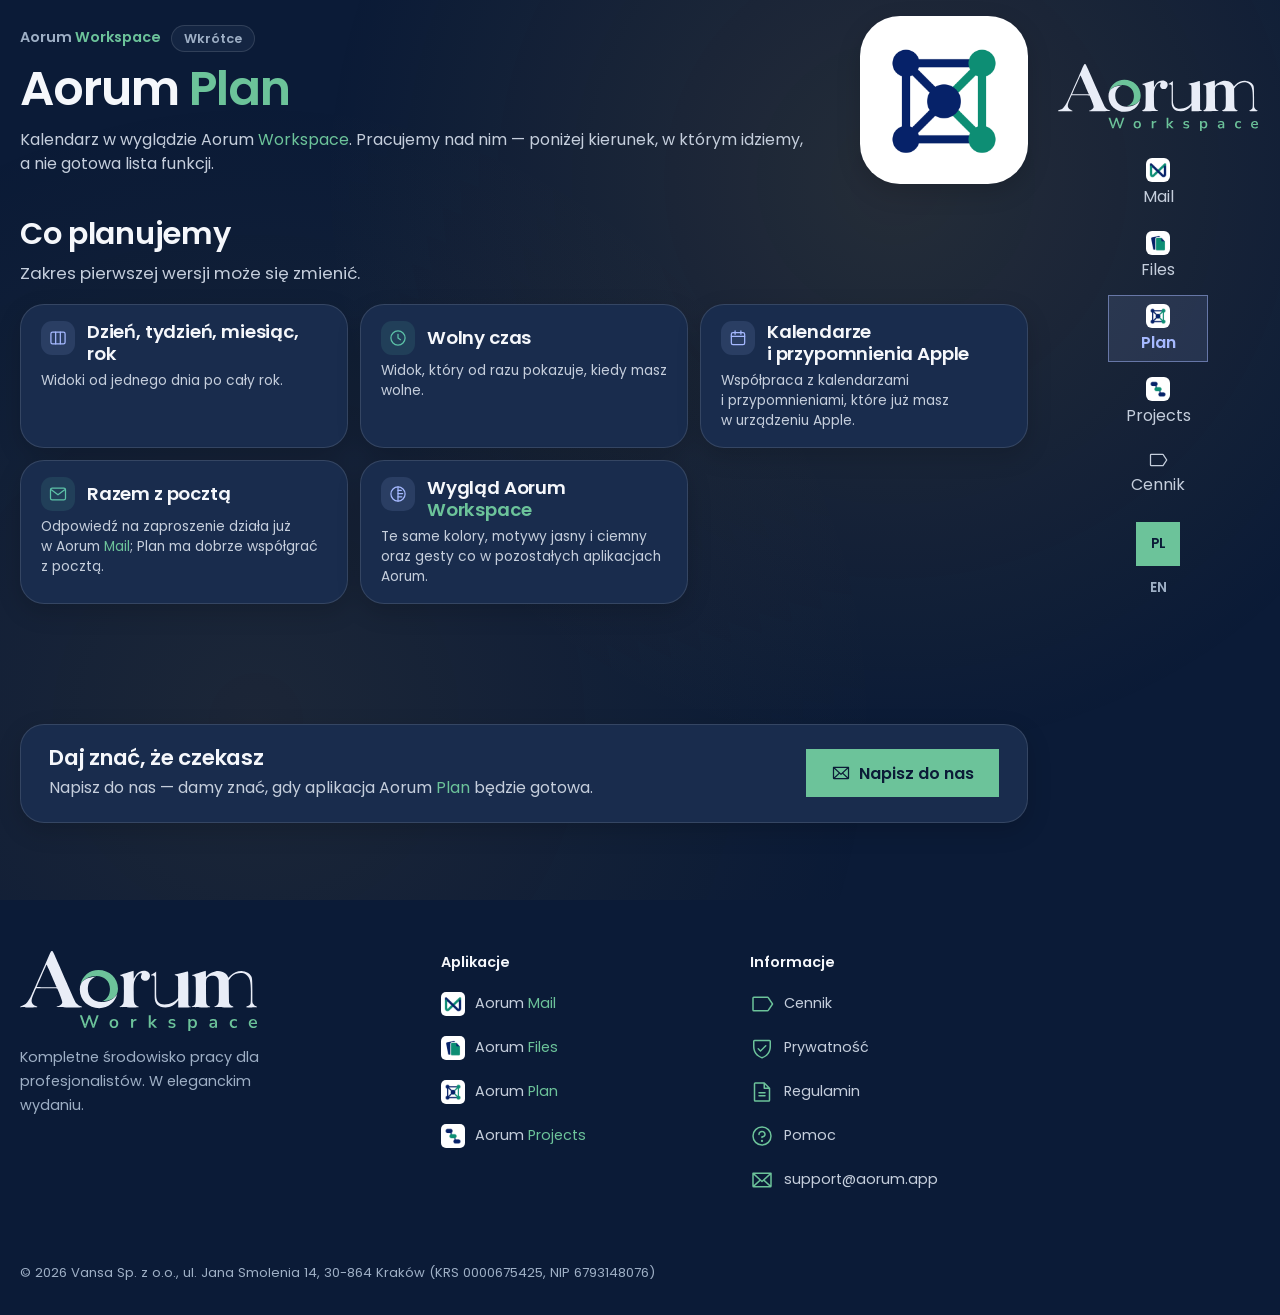
==== calendar/index.html @ 008190cf "Hero logo above headline; menu aligned with the Duo screenshot on the first screen (2026-09-30)" ====
<!DOCTYPE html>
<html lang="pl">
<head>
<meta charset="UTF-8">
<meta name="viewport" content="width=device-width, initial-scale=1">
<meta name="color-scheme" content="dark">
<title data-en="Aorum Plan — calendar (coming soon)">Aorum Plan — kalendarz (wkrótce)</title>
<meta name="description" content="Aorum Plan: kalendarz w wyglądzie Aorum Workspace. Pracujemy nad nim — zobacz, co planujemy." data-en="Aorum Plan: a calendar in the Aorum Workspace style. We're working on it — see what we're planning.">
<link rel="canonical" href="https://aorum.app/calendar/">
<meta property="og:type" content="website">
<meta property="og:site_name" content="Aorum">
<meta property="og:title" content="Aorum Plan — kalendarz (wkrótce)" data-en="Aorum Plan — calendar (coming soon)">
<meta property="og:description" content="Aorum Plan: kalendarz w wyglądzie Aorum Workspace. Pracujemy nad nim — zobacz, co planujemy." data-en="Aorum Plan: a calendar in the Aorum Workspace style. We're working on it — see what we're planning.">
<meta property="og:url" content="https://aorum.app/calendar/">
<meta property="og:image" content="https://aorum.app/assets/og-aorum.png?v=44ec06deefb1">
<meta property="og:image:width" content="1200">
<meta property="og:image:height" content="630">
<meta property="og:locale" content="pl_PL">
<meta property="og:locale:alternate" content="en_US">
<meta name="twitter:card" content="summary_large_image">
<meta name="theme-color" content="#0B1B37">
<link rel="icon" type="image/svg+xml" href="../assets/aorum-circle-workspace-v8.svg?v=303d2d378afb">
<link rel="icon" type="image/png" sizes="32x32" href="../assets/icon-32-dark.png?v=c55a4bd66a23" media="(prefers-color-scheme: dark)">
<link rel="icon" type="image/png" sizes="32x32" href="../assets/icon-32.png?v=68afe5f422b2" media="(prefers-color-scheme: light)">
<link rel="apple-touch-icon" href="../assets/icon-180.png?v=2bcad72b7dd0">
<link rel="manifest" href="../site.webmanifest?v=20f77d7f7c15">
<link rel="stylesheet" href="../site.css?v=57efae4c51a2">
<script src="../lang-switch.js?v=d2f5f3855a7a"></script>
<script src="../site-interactions.js?v=b9fb38458984" defer></script>
</head>
<body>
<a class="skip-link" href="#main"><svg width="20" height="20" aria-hidden="true" focusable="false" xmlns="http://www.w3.org/2000/svg" viewBox="0 0 256 256" fill="currentColor"><path d="M221.66,133.66l-72,72a8,8,0,0,1-11.32-11.32L196.69,136H40a8,8,0,0,1,0-16H196.69L138.34,61.66a8,8,0,0,1,11.32-11.32l72,72A8,8,0,0,1,221.66,133.66Z"/></svg><span class="lang-pl" lang="pl">Przejdź do treści</span><span class="lang-en" lang="en">Skip to content</span></a>
<header class="site-header">
  <div class="site-header__inner">
    <a class="brand brand--workspace" href="../index.html"><picture><source media="(max-width: 1040px)" srcset="../assets/aorum-wordmark-workspace-v8-dark.svg?v=832a82b53ed2" width="633" height="153"><img src="../assets/aorum-workspace-logo-v8-dark.svg?v=c198df8adf02" alt="Aorum Workspace" width="633" height="214"></picture></a>
    <button class="menu-toggle" type="button" aria-expanded="false" aria-controls="site-navigation"><svg width="20" height="20" aria-hidden="true" focusable="false" xmlns="http://www.w3.org/2000/svg" viewBox="0 0 256 256" fill="currentColor"><path d="M128,24A104,104,0,1,0,232,128,104.11,104.11,0,0,0,128,24Zm0,192a88,88,0,1,1,88-88A88.1,88.1,0,0,1,128,216Zm12-88a12,12,0,1,1-12-12A12,12,0,0,1,140,128Zm44,0a12,12,0,1,1-12-12A12,12,0,0,1,184,128Zm-88,0a12,12,0,1,1-12-12A12,12,0,0,1,96,128Z"/></svg>Menu</button>
    <nav class="site-nav" id="site-navigation" aria-label="Aorum">
      <ul>
      <li><a href="../mail/index.html"><img class="nav-app-icon" src="../assets/aorum-mail-icon.png?v=5b5c8e3285fb" alt="" width="24" height="24">Mail</a></li>
      <li><a href="../files/index.html"><img class="nav-app-icon" src="../assets/aorum-files-icon.png?v=b34d423bf86b" alt="" width="24" height="24">Files</a></li>
      <li><a href="../calendar/index.html" aria-current="page"><img class="nav-app-icon" src="../assets/aorum-calendar-icon.png?v=64d8c53612d8" alt="" width="24" height="24">Plan</a></li>
      <li><a href="../projects/index.html"><img class="nav-app-icon" src="../assets/aorum-projects-icon.png?v=ed17d9c58921" alt="" width="24" height="24">Projects</a></li>
      <li><a href="../index.html#pricing"><svg width="20" height="20" aria-hidden="true" focusable="false" xmlns="http://www.w3.org/2000/svg" viewBox="0 0 256 256" fill="currentColor"><path d="M246.66,123.56,201,55.13A15.94,15.94,0,0,0,187.72,48H40A16,16,0,0,0,24,64V192a16,16,0,0,0,16,16H187.72A16,16,0,0,0,201,200.88l45.63-68.44A8,8,0,0,0,246.66,123.56ZM187.72,192H40V64H187.72l42.66,64Z"/></svg><span class="lang-pl" lang="pl">Cennik</span><span class="lang-en" lang="en">Pricing</span></a></li>
      </ul>
    </nav>
    <div class="header-actions">
    <div class="lang-switch" role="group" aria-label="Wybór języka / Language">
      <button type="button" id="lang-pl-btn" aria-pressed="true"><span>PL</span></button>
      <button type="button" id="lang-en-btn" aria-pressed="false"><span>EN</span></button>
    </div>
    </div>
  </div>
</header>
<main id="main">

<section class="hero hero--compact hero--app">
  <div class="wrap hero__grid">
    <div>
      <div class="lang-pl" lang="pl">
        <p class="eyebrow"><span><span class="product-copy">Aorum <span class="product-name">Workspace</span></span></span><span class="badge">Wkrótce</span></p>
        <h1><span class="product-copy">Aorum <span class="product-name">Plan</span></span></h1>
        <p class="hero__lead"><span class="product-copy">Kalendarz w&nbsp;wyglądzie Aorum <span class="product-name">Workspace</span>. Pracujemy nad nim — poniżej kierunek, w&nbsp;którym idziemy, a&nbsp;nie gotowa lista funkcji.</span></p>
      </div>
      <div class="lang-en" lang="en">
        <p class="eyebrow"><span><span class="product-copy">Aorum <span class="product-name">Workspace</span></span></span><span class="badge">Coming soon</span></p>
        <h1><span class="product-copy">Aorum <span class="product-name">Plan</span></span></h1>
        <p class="hero__lead"><span class="product-copy">A&nbsp;calendar in the Aorum <span class="product-name">Workspace</span> style. We're working on it — below is the direction we're heading, not a&nbsp;finished feature list.</span></p>
      </div>
    </div>
    <div class="hero__visual">
      <span class="product-mark product-mark--app"><img src="../assets/aorum-calendar-icon.png?v=64d8c53612d8" alt="" width="168" height="168"></span>
    </div>
  </div>
</section>

<section class="section section--alt" id="features">
  <div class="wrap">
    <div class="section-head">
      <h2 class="lang-pl" lang="pl">Co planujemy</h2>
      <h2 class="lang-en" lang="en">What we're planning</h2>
      <p class="lang-pl" lang="pl">Zakres pierwszej wersji może się zmienić.</p>
      <p class="lang-en" lang="en">The scope of the first version may change.</p>
    </div>
    <div class="grid grid--3">
      <div class="card">
        <span class="card__icon"><svg width="20" height="20" viewBox="0 0 24 24" fill="none" stroke="currentColor" stroke-width="1.5" stroke-linecap="round" stroke-linejoin="round" aria-hidden="true" focusable="false"><rect x="3.5" y="5" width="17" height="14" rx="2"/><path d="M9.2 5v14M14.8 5v14"/></svg></span>
        <div class="lang-pl" lang="pl">
          <h3>Dzień, tydzień, miesiąc, rok</h3>
          <p>Widoki od jednego dnia po cały rok.</p>
        </div>
        <div class="lang-en" lang="en">
          <h3>Day, week, month, year</h3>
          <p>Views from a&nbsp;single day to the whole year.</p>
        </div>
      </div>
      <div class="card">
        <span class="card__icon card__icon--green"><svg width="20" height="20" viewBox="0 0 24 24" fill="none" stroke="currentColor" stroke-width="1.5" stroke-linecap="round" stroke-linejoin="round" aria-hidden="true" focusable="false"><circle cx="12" cy="12" r="8.5"/><path d="M12 7.5V12l3 2"/></svg></span>
        <div class="lang-pl" lang="pl">
          <h3>Wolny czas</h3>
          <p>Widok, który od razu pokazuje, kiedy masz wolne.</p>
        </div>
        <div class="lang-en" lang="en">
          <h3>Free time</h3>
          <p>A&nbsp;view that shows at a&nbsp;glance when you're free.</p>
        </div>
      </div>
      <div class="card">
        <span class="card__icon"><svg width="20" height="20" viewBox="0 0 24 24" fill="none" stroke="currentColor" stroke-width="1.5" stroke-linecap="round" stroke-linejoin="round" aria-hidden="true" focusable="false"><rect x="4" y="5.5" width="16" height="14.5" rx="2"/><path d="M4 10h16M8.5 3.5v4M15.5 3.5v4"/></svg></span>
        <div class="lang-pl" lang="pl">
          <h3>Kalendarze i&nbsp;przypomnienia Apple</h3>
          <p>Współpraca z&nbsp;kalendarzami i&nbsp;przypomnieniami, które już masz w&nbsp;urządzeniu Apple.</p>
        </div>
        <div class="lang-en" lang="en">
          <h3>Apple calendars and reminders</h3>
          <p>Works with the calendars and reminders you already have on your Apple device.</p>
        </div>
      </div>
      <div class="card">
        <span class="card__icon card__icon--green"><svg width="20" height="20" viewBox="0 0 24 24" fill="none" stroke="currentColor" stroke-width="1.5" stroke-linecap="round" stroke-linejoin="round" aria-hidden="true" focusable="false"><rect x="3" y="5" width="18" height="14" rx="2"/><path d="M4 7l8 6 8-6"/></svg></span>
        <div class="lang-pl" lang="pl">
          <h3>Razem z&nbsp;pocztą</h3>
          <p><span class="product-copy">Odpowiedź na zaproszenie działa już w&nbsp;Aorum <span class="product-name">Mail</span>; Plan ma dobrze współgrać z&nbsp;pocztą.</span></p>
        </div>
        <div class="lang-en" lang="en">
          <h3>Together with mail</h3>
          <p><span class="product-copy">Replying to invitations already works in Aorum <span class="product-name">Mail</span>; Plan is meant to work hand in hand with it.</span></p>
        </div>
      </div>
      <div class="card">
        <span class="card__icon"><svg width="20" height="20" viewBox="0 0 24 24" fill="none" stroke="currentColor" stroke-width="1.5" stroke-linecap="round" stroke-linejoin="round" aria-hidden="true" focusable="false"><circle cx="12" cy="12" r="8.5"/><path d="M12 3.5v17"/><path d="M12 7.5h4M12 11.5h5.5M12 15.5h4.5"/></svg></span>
        <div class="lang-pl" lang="pl">
          <h3><span class="product-copy">Wygląd Aorum <span class="product-name">Workspace</span></span></h3>
          <p>Te same kolory, motywy jasny i&nbsp;ciemny oraz gesty co w&nbsp;pozostałych aplikacjach Aorum.</p>
        </div>
        <div class="lang-en" lang="en">
          <h3><span class="product-copy">The Aorum <span class="product-name">Workspace</span> look</span></h3>
          <p>The same colours, light and dark themes, and gestures as the other Aorum apps.</p>
        </div>
      </div>
    </div>
  </div>
</section>

<section class="section" id="notify">
  <div class="wrap">
    <div class="notify">
      <div class="lang-pl" lang="pl">
        <h2>Daj znać, że czekasz</h2>
        <p><span class="product-copy">Napisz do nas — damy znać, gdy aplikacja Aorum <span class="product-name">Plan</span> będzie gotowa.</span></p>
      </div>
      <div class="lang-en" lang="en">
        <h2>Let us know you're waiting</h2>
        <p><span class="product-copy">Drop us a&nbsp;line and we'll tell you when Aorum <span class="product-name">Plan</span> is ready.</span></p>
      </div>
      <div>
        <a class="btn btn--primary lang-pl" lang="pl" href="mailto:support@aorum.app?subject=Aorum%20Plan%20%E2%80%94%20chc%C4%99%20wiedzie%C4%87%20o%20premierze"><svg width="20" height="20" aria-hidden="true" focusable="false" xmlns="http://www.w3.org/2000/svg" viewBox="0 0 256 256" fill="currentColor"><path d="M224,48H32a8,8,0,0,0-8,8V192a16,16,0,0,0,16,16H216a16,16,0,0,0,16-16V56A8,8,0,0,0,224,48Zm-96,85.15L52.57,64H203.43ZM98.71,128,40,181.81V74.19Zm11.84,10.85,12,11.05a8,8,0,0,0,10.82,0l12-11.05,58,53.15H52.57ZM157.29,128,216,74.18V181.82Z"/></svg><span>Napisz do nas</span></a>
        <a class="btn btn--primary lang-en" lang="en" href="mailto:support@aorum.app?subject=Aorum%20Plan%20%E2%80%94%20let%20me%20know%20when%20it%20launches"><svg width="20" height="20" aria-hidden="true" focusable="false" xmlns="http://www.w3.org/2000/svg" viewBox="0 0 256 256" fill="currentColor"><path d="M224,48H32a8,8,0,0,0-8,8V192a16,16,0,0,0,16,16H216a16,16,0,0,0,16-16V56A8,8,0,0,0,224,48Zm-96,85.15L52.57,64H203.43ZM98.71,128,40,181.81V74.19Zm11.84,10.85,12,11.05a8,8,0,0,0,10.82,0l12-11.05,58,53.15H52.57ZM157.29,128,216,74.18V181.82Z"/></svg><span>Email us</span></a>
      </div>
    </div>
  </div>
</section>

</main>
<footer class="site-footer">
  <div class="site-footer__inner">
    <div class="footer-about">
      <a class="brand brand--workspace" href="../index.html"><picture><source media="(max-width: 1040px)" srcset="../assets/aorum-wordmark-workspace-v8-dark.svg?v=832a82b53ed2" width="633" height="153"><img src="../assets/aorum-workspace-logo-v8-dark.svg?v=c198df8adf02" alt="Aorum Workspace" width="633" height="214"></picture></a>
      <p class="footer-tagline"><span class="lang-pl" lang="pl">Kompletne środowisko pracy dla profesjonalistów. W&nbsp;eleganckim wydaniu.</span><span class="lang-en" lang="en">The complete workspace for professionals. Elegantly crafted.</span></p>
    </div>
    <nav aria-label="Aplikacje Aorum / Aorum apps">
      <p class="footer-h"><span class="lang-pl" lang="pl">Aplikacje</span><span class="lang-en" lang="en">Apps</span></p>
      <ul>
        <li><a class="footer-app-link" href="../mail/index.html"><img src="../assets/aorum-mail-icon.png?v=5b5c8e3285fb" alt="" width="24" height="24" loading="lazy"><span class="product-copy">Aorum <span class="product-name">Mail</span></span></a></li>
        <li><a class="footer-app-link" href="../files/index.html"><img src="../assets/aorum-files-icon.png?v=b34d423bf86b" alt="" width="24" height="24" loading="lazy"><span class="product-copy">Aorum <span class="product-name">Files</span></span></a></li>
        <li><a class="footer-app-link" href="../calendar/index.html"><img src="../assets/aorum-calendar-icon.png?v=64d8c53612d8" alt="" width="24" height="24" loading="lazy"><span class="product-copy">Aorum <span class="product-name">Plan</span></span></a></li>
        <li><a class="footer-app-link" href="../projects/index.html"><img src="../assets/aorum-projects-icon.png?v=ed17d9c58921" alt="" width="24" height="24" loading="lazy"><span class="product-copy">Aorum <span class="product-name">Projects</span></span></a></li>
      </ul>
    </nav>
    <nav aria-label="Informacje / Information">
      <p class="footer-h"><span class="lang-pl" lang="pl">Informacje</span><span class="lang-en" lang="en">Information</span></p>
      <ul>
        <li><a class="footer-info-link" href="../index.html#pricing"><svg width="20" height="20" aria-hidden="true" focusable="false" xmlns="http://www.w3.org/2000/svg" viewBox="0 0 256 256" fill="currentColor"><path d="M246.66,123.56,201,55.13A15.94,15.94,0,0,0,187.72,48H40A16,16,0,0,0,24,64V192a16,16,0,0,0,16,16H187.72A16,16,0,0,0,201,200.88l45.63-68.44A8,8,0,0,0,246.66,123.56ZM187.72,192H40V64H187.72l42.66,64Z"/></svg><span class="lang-pl" lang="pl">Cennik</span><span class="lang-en" lang="en">Pricing</span></a></li>
        <li><a class="footer-info-link" href="../privacy.html"><svg width="20" height="20" aria-hidden="true" focusable="false" xmlns="http://www.w3.org/2000/svg" viewBox="0 0 256 256" fill="currentColor"><path d="M208,40H48A16,16,0,0,0,32,56v56c0,52.72,25.52,84.67,46.93,102.19,23.06,18.86,46,25.26,47,25.53a8,8,0,0,0,4.2,0c1-.27,23.91-6.67,47-25.53C198.48,196.67,224,164.72,224,112V56A16,16,0,0,0,208,40Zm0,72c0,37.07-13.66,67.16-40.6,89.42A129.3,129.3,0,0,1,128,223.62a128.25,128.25,0,0,1-38.92-21.81C61.82,179.51,48,149.3,48,112l0-56,160,0ZM82.34,141.66a8,8,0,0,1,11.32-11.32L112,148.69l50.34-50.35a8,8,0,0,1,11.32,11.32l-56,56a8,8,0,0,1-11.32,0Z"/></svg><span class="lang-pl" lang="pl">Prywatność</span><span class="lang-en" lang="en">Privacy</span></a></li>
        <li><a class="footer-info-link" href="../terms.html"><svg width="20" height="20" aria-hidden="true" focusable="false" xmlns="http://www.w3.org/2000/svg" viewBox="0 0 256 256" fill="currentColor"><path d="M213.66,82.34l-56-56A8,8,0,0,0,152,24H56A16,16,0,0,0,40,40V216a16,16,0,0,0,16,16H200a16,16,0,0,0,16-16V88A8,8,0,0,0,213.66,82.34ZM160,51.31,188.69,80H160ZM200,216H56V40h88V88a8,8,0,0,0,8,8h48V216Zm-32-80a8,8,0,0,1-8,8H96a8,8,0,0,1,0-16h64A8,8,0,0,1,168,136Zm0,32a8,8,0,0,1-8,8H96a8,8,0,0,1,0-16h64A8,8,0,0,1,168,168Z"/></svg><span class="lang-pl" lang="pl">Regulamin</span><span class="lang-en" lang="en">Terms</span></a></li>
        <li><a class="footer-info-link" href="../support.html"><svg width="20" height="20" aria-hidden="true" focusable="false" xmlns="http://www.w3.org/2000/svg" viewBox="0 0 256 256" fill="currentColor"><path d="M140,180a12,12,0,1,1-12-12A12,12,0,0,1,140,180ZM128,72c-22.06,0-40,16.15-40,36v4a8,8,0,0,0,16,0v-4c0-11,10.77-20,24-20s24,9,24,20-10.77,20-24,20a8,8,0,0,0-8,8v8a8,8,0,0,0,16,0v-.72c18.24-3.35,32-17.9,32-35.28C168,88.15,150.06,72,128,72Zm104,56A104,104,0,1,1,128,24,104.11,104.11,0,0,1,232,128Zm-16,0a88,88,0,1,0-88,88A88.1,88.1,0,0,0,216,128Z"/></svg><span class="lang-pl" lang="pl">Pomoc</span><span class="lang-en" lang="en">Support</span></a></li>
        <li><a class="footer-info-link" href="mailto:support@aorum.app"><svg width="20" height="20" aria-hidden="true" focusable="false" xmlns="http://www.w3.org/2000/svg" viewBox="0 0 256 256" fill="currentColor"><path d="M224,48H32a8,8,0,0,0-8,8V192a16,16,0,0,0,16,16H216a16,16,0,0,0,16-16V56A8,8,0,0,0,224,48Zm-96,85.15L52.57,64H203.43ZM98.71,128,40,181.81V74.19Zm11.84,10.85,12,11.05a8,8,0,0,0,10.82,0l12-11.05,58,53.15H52.57ZM157.29,128,216,74.18V181.82Z"/></svg>support@aorum.app</a></li>
      </ul>
    </nav>
    <p class="footer-legal">© 2026 Vansa Sp. z&nbsp;o.o., ul. Jana Smolenia 14, 30-864 Kraków (KRS 0000675425, NIP 6793148076)</p>
  </div>
</footer>
<template id="icon-viewer-zoom"><svg width="20" height="20" aria-hidden="true" focusable="false" xmlns="http://www.w3.org/2000/svg" viewBox="0 0 256 256" fill="currentColor"><path d="M229.66,218.34l-50.07-50.06a88.11,88.11,0,1,0-11.31,11.31l50.06,50.07a8,8,0,0,0,11.32-11.32ZM40,112a72,72,0,1,1,72,72A72.08,72.08,0,0,1,40,112Z"/></svg></template>
<template id="icon-viewer-fit"><svg width="20" height="20" aria-hidden="true" focusable="false" xmlns="http://www.w3.org/2000/svg" viewBox="0 0 256 256" fill="currentColor"><path d="M224,128a96,96,0,0,1-94.71,96H128A95.38,95.38,0,0,1,62.1,197.8a8,8,0,0,1,11-11.63A80,80,0,1,0,71.43,71.39a3.07,3.07,0,0,1-.26.25L44.59,96H72a8,8,0,0,1,0,16H24a8,8,0,0,1-8-8V56a8,8,0,0,1,16,0V85.8L60.25,60A96,96,0,0,1,224,128Z"/></svg></template>
<template id="icon-viewer-next"><svg width="20" height="20" aria-hidden="true" focusable="false" xmlns="http://www.w3.org/2000/svg" viewBox="0 0 256 256" fill="currentColor"><path d="M221.66,133.66l-72,72a8,8,0,0,1-11.32-11.32L196.69,136H40a8,8,0,0,1,0-16H196.69L138.34,61.66a8,8,0,0,1,11.32-11.32l72,72A8,8,0,0,1,221.66,133.66Z"/></svg></template>
<template id="icon-viewer-close"><svg width="20" height="20" aria-hidden="true" focusable="false" xmlns="http://www.w3.org/2000/svg" viewBox="0 0 256 256" fill="currentColor"><path d="M205.66,194.34a8,8,0,0,1-11.32,11.32L128,139.31,61.66,205.66a8,8,0,0,1-11.32-11.32L116.69,128,50.34,61.66A8,8,0,0,1,61.66,50.34L128,116.69l66.34-66.35a8,8,0,0,1,11.32,11.32L139.31,128Z"/></svg></template>
</body>
</html>
---- site.css ----
/* Aorum — shared styles for the home, product and information pages.
   One navy background across the site; local fonts and original app assets. */

/* ---------- Font: Poppins (SIL OFL 1.1, fonts/OFL-Poppins.txt) ---------- */
@font-face {
  font-family: "Poppins";
  src: url("fonts/Poppins-Regular.woff2") format("woff2"),
       url("fonts/Poppins-Regular.ttf") format("truetype");
  font-weight: 400;
  font-style: normal;
  font-display: swap;
}

@font-face {
  font-family: "Poppins";
  src: url("fonts/Poppins-SemiBold.woff2") format("woff2"),
       url("fonts/Poppins-SemiBold.ttf") format("truetype");
  font-weight: 600;
  font-style: normal;
  font-display: swap;
}

/* ---------- Shared navy palette ----------
   Background reference chosen by the owner, 2026-09-30: Legalny Deweloper.
   Same navy #0B1B37 and two subtle gold glows; Aorum accents stay unchanged. */
:root {
  color-scheme: dark;
  --bg: #0B1B37;
  --surface: #192C4D;
  --surface-2: #142542;
  --header: #0B1B37;
  --text: #F5F7FB;
  --text-secondary: #C5CEDC;
  --text-muted: #9EAFC5;
  --separator: rgba(255, 255, 255, .28);
  --subtle-border: rgba(255, 255, 255, .12);
  --navy: #A6B9FF;
  --green: #5DC2A8;
  --brand-navy: #E9EDF7;
  --brand-green: #5DC2A8;
  --product-name-color: #6CC39A;
  --product-name-on-accent: #0B3D2B;
  --cta-fill: #6CC39A;
  --accent: #A6B9FF;
  --on-accent: #0B1B37;
  --accent-fill: rgba(166, 185, 255, .12);
  --accent-stroke: rgba(166, 185, 255, .5);
  --green-fill: rgba(93, 194, 168, .12);
  --green-stroke: rgba(93, 194, 168, .5);
  --shadow: 0 8px 24px rgba(0, 0, 0, .16);
  --bg-elevated: var(--surface);
  --border: var(--separator);
  --accent-contrast: var(--on-accent);
  --code-bg: var(--accent-fill);
  --radius-lg: 24px;
  --radius: 18px;
  --radius-sm: 12px;
  --max-width: 1120px;
  --legal-width: 760px;
  --gutter: 20px;
  --font: "Poppins", -apple-system, BlinkMacSystemFont, "Segoe UI", Roboto, Helvetica, Arial, sans-serif;
  --mono: ui-monospace, SFMono-Regular, Menlo, Consolas, monospace;
}

/* ---------- Baza ---------- */
*,
*::before,
*::after {
  box-sizing: border-box;
}

html {
  -webkit-text-size-adjust: 100%;
  text-size-adjust: 100%;
}

@media (prefers-reduced-motion: no-preference) {
  html {
    scroll-behavior: smooth;
  }
}

body {
  isolation: isolate;
  margin: 0;
  background: var(--bg);
  color: var(--text);
  font-family: var(--font);
  font-weight: 400;
  font-size: 16px;
  line-height: 1.65;
  overflow-wrap: break-word;
  -webkit-font-smoothing: antialiased;
}

/* Fixed glows stay continuous through the whole page, including mobile. */
body::before {
  content: "";
  position: fixed;
  inset: 0;
  z-index: -1;
  pointer-events: none;
  background:
    radial-gradient(circle at 20% 80%, rgba(229, 175, 67, .08), transparent 50%),
    radial-gradient(circle at 70% 20%, rgba(229, 175, 67, .12), transparent 50%);
}

img,
svg {
  max-width: 100%;
}

a {
  color: var(--accent);
  text-underline-offset: 0.18em;
  text-decoration-thickness: 1px;
}

a:hover {
  text-decoration-thickness: 2px;
}

:focus-visible {
  outline: 2px solid var(--accent);
  outline-offset: 3px;
  border-radius: 6px;
}

strong {
  font-weight: 600;
}

h1,
h2,
h3 {
  font-weight: 600;
  line-height: 1.2;
  letter-spacing: -0.01em;
  color: var(--text);
}

code,
.placeholder {
  font-family: var(--mono);
  background: var(--code-bg);
  border-radius: 6px;
  padding: 1px 6px;
  font-size: 0.88em;
  color: var(--text);
}

.visually-hidden {
  position: absolute !important;
  width: 1px;
  height: 1px;
  padding: 0;
  margin: -1px;
  overflow: hidden;
  clip: rect(0 0 0 0);
  clip-path: inset(50%);
  white-space: nowrap;
  border: 0;
}

/* Przełączanie wersji językowej.
   Domyślnie (bez klasy na <html>) widoczna jest treść .lang-pl.
   Klasa .lang-en na <html> pokazuje treść .lang-en i ukrywa .lang-pl. */
html:not(.lang-en) .lang-en {
  display: none !important;
}

html.lang-en .lang-pl {
  display: none !important;
}

/* ---------- Skip link ---------- */
.skip-link {
  position: absolute;
  left: 12px;
  top: -100px;
  z-index: 100;
  padding: 12px 18px;
  min-height: 44px;
  border-radius: 0;
  background: var(--accent);
  color: var(--on-accent);
  font-weight: 600;
  text-decoration: none;
}

.skip-link:focus,
.skip-link:focus-visible {
  top: 12px;
}

/* ---------- Kontener ---------- */
.wrap {
  width: 100%;
  max-width: var(--max-width);
  margin: 0 auto;
  padding-left: var(--gutter);
  padding-right: var(--gutter);
}

/* ---------- Nagłówek (wspólny) ---------- */
.site-header {
  background: transparent;
  border-bottom: 1px solid var(--subtle-border);
}

.site-header__inner {
  max-width: var(--max-width);
  margin: 0 auto;
  padding: 10px var(--gutter);
  display: grid;
  grid-template-columns: auto 1fr auto;
  grid-template-areas: "brand nav lang";
  align-items: center;
  gap: 8px 20px;
}

.brand {
  grid-area: brand;
  display: inline-flex;
  align-items: center;
  gap: 10px;
  min-height: 44px;
  color: var(--brand-navy);
  font-weight: 600;
  font-size: 1.25rem;
  letter-spacing: -0.01em;
  text-decoration: none;
}

.brand img {
  width: 30px;
  height: 30px;
  display: block;
}

/* Stopka: samo „Aorum” z rodziny v8 (poniżej 80 px nie używamy pełnego logo). */
.brand--wordmark img {
  width: auto;
  height: 32px;
}

.brand--workspace img {
  width: auto;
  height: 80px;
  max-width: 100%;
}

/* Dawny znacznik marki ze stron zgodności (zachowany dla zgodności). */
.brand-mark {
  color: var(--brand-navy);
}

.site-nav {
  transform: none;
  grid-area: nav;
  min-width: 0;
}

.site-nav ul {
  list-style: none;
  margin: 0;
  padding: 0;
  display: flex;
  gap: 4px;
  justify-content: center;
}

.site-nav a {
  display: inline-flex;
  align-items: center;
  min-height: 44px;
  padding: 0 14px;
  border-radius: 0;
  border: 1px solid transparent;
  color: var(--text-secondary);
  text-decoration: none;
  font-size: 1.0925rem;
  white-space: nowrap;
}

.site-nav a:hover {
  color: var(--text);
  background: var(--accent-fill);
}

.site-nav a[aria-current="page"] {
  color: var(--accent);
  background: var(--accent-fill);
  border-color: var(--accent-stroke);
  font-weight: 600;
}

/* Przełącznik języka PL/EN — segmenty jak w aplikacji */
.lang-switch {
  grid-area: lang;
  display: inline-flex;
  gap: 0;
  padding: 0;
  border-radius: 0;
  background: transparent;
  border: 0;
}

.lang-switch button {
  appearance: none;
  -webkit-appearance: none;
  min-width: 44px;
  min-height: 44px;
  width: 44px;
  height: 44px;
  padding: 0;
  border: 0;
  border-radius: 0;
  background: transparent;
  color: var(--text-muted);
  font: inherit;
  font-size: 0.85rem;
  font-weight: 600;
  cursor: pointer;
}

.lang-switch button[aria-pressed="true"] {
  background: var(--product-name-color);
  color: #0B1B37;
}

@media (max-width: 1040px) {
  .site-header__inner {
    grid-template-columns: 1fr auto;
    grid-template-areas:
      "brand lang"
      "nav nav";
    padding-top: 8px;
    padding-bottom: 4px;
    gap: 0 12px;
  }

  /* Nawigacja jako poziomy, przewijany pasek — mieści się od 360 px bez JS. */
  .site-nav {
    transform: none;
    margin: 0 calc(var(--gutter) * -1);
    /* 2026-09-29 QA: wygaszenie prawej krawędzi sygnalizuje, że pasek się przewija. */
    -webkit-mask-image: linear-gradient(90deg, #000 86%, transparent);
    mask-image: linear-gradient(90deg, #000 86%, transparent);
    overflow-x: auto;
    -webkit-overflow-scrolling: touch;
    scrollbar-width: none;
  }

  .site-nav::-webkit-scrollbar {
    display: none;
  }

  .site-nav ul {
    justify-content: flex-start;
    padding: 2px var(--gutter) 6px;
    width: max-content;
  }

  .site-nav a {
    padding: 0 10px;
    font-size: 1.058rem;
  }
}

/* ---------- Stopka (wspólna) ---------- */
.site-footer {
  margin-top: 0;
  background: transparent;
  border-top: 1px solid var(--subtle-border);
  color: var(--text-muted);
  font-size: 0.9rem;
}

.site-footer__inner {
  max-width: var(--max-width);
  margin: 0 auto;
  padding: 48px var(--gutter) 32px;
  display: grid;
  grid-template-columns: 1.4fr 1fr 1fr;
  gap: 32px;
}

.site-footer .brand {
  font-size: 1.1rem;
}

.footer-tagline {
  margin: 8px 0 0;
  max-width: 32ch;
}

.footer-h {
  margin: 0 0 8px;
  font-weight: 600;
  color: var(--text);
  font-size: 0.9rem;
}

.site-footer ul {
  list-style: none;
  margin: 0;
  padding: 0;
}

.site-footer li {
  margin: 0;
}

.site-footer a {
  display: inline-flex;
  align-items: center;
  min-height: 44px;
  color: var(--text-secondary);
  text-decoration: none;
}

.site-footer a:hover {
  color: var(--accent);
  text-decoration: underline;
}

.footer-legal {
  grid-column: 1 / -1;
  margin: 8px 0 0;
  padding-top: 20px;
  border-top: 1px solid var(--subtle-border);
  font-size: 0.82rem;
  line-height: 1.6;
}

@media (max-width: 760px) {
  .site-footer__inner {
    grid-template-columns: 1fr 1fr;
  }

  .footer-about {
    grid-column: 1 / -1;
  }
}

/* ---------- Przyciski i znaczniki ---------- */
.btn {
  display: inline-flex;
  align-items: center;
  justify-content: center;
  gap: 8px;
  min-height: 48px;
  padding: 12px 24px;
  border-radius: 0;
  border: 1px solid transparent;
  font-weight: 600;
  font-size: 1rem;
  line-height: 1.2;
  text-decoration: none;
  text-align: center;
}

.btn--primary {
  background: var(--cta-fill);
  color: var(--on-accent);
}

.btn--primary:hover {
  text-decoration: none;
  filter: brightness(1.12);
}

.btn--ghost {
  background: var(--accent-fill);
  border-color: var(--accent-stroke);
  color: var(--accent);
}

.btn--ghost:hover {
  text-decoration: none;
  background: transparent;
}

.btn svg {
  width: 20px;
  height: 20px;
  flex: none;
}

.btn-row {
  display: flex;
  flex-wrap: wrap;
  gap: 12px;
  margin: 28px 0 0;
}

.badge {
  display: inline-flex;
  align-items: center;
  gap: 6px;
  padding: 3px 12px;
  border-radius: 999px;
  border: 1px solid var(--subtle-border);
  background: var(--surface-2);
  color: var(--text-muted);
  font-size: 0.8rem;
  font-weight: 600;
  line-height: 1.5;
  white-space: nowrap;
}

.badge--live {
  background: var(--green-fill);
  border-color: var(--green-stroke);
  color: var(--brand-green);
}


.eyebrow {
  display: inline-flex;
  flex-wrap: wrap;
  align-items: center;
  gap: 8px 10px;
  margin: 0 0 16px;
  color: var(--text-muted);
  font-size: 0.9rem;
  font-weight: 600;
}

/* ---------- Sekcje landingów ---------- */
.section {
  padding: 80px 0;
}

.section--alt {
  background: transparent;
  border-top: 1px solid var(--subtle-border);
  border-bottom: 1px solid var(--subtle-border);
}

.section-head {
  max-width: 44rem;
  margin-bottom: 36px;
}

.section-head h2 {
  font-size: clamp(1.6rem, 1.25rem + 1.5vw, 2.25rem);
  margin: 0 0 12px;
}

.section-head p {
  margin: 0;
  color: var(--text-secondary);
  font-size: 1.05rem;
}

.section-note {
  max-width: 48rem;
  margin: 24px 0 0;
  color: var(--text-muted);
  font-size: 0.9rem;
}

/* Hero */
.hero {
  padding: 72px 0 80px;
}

.hero__grid {
  display: grid;
  grid-template-columns: minmax(0, 1.15fr) minmax(0, 0.85fr);
  gap: 56px;
  align-items: center;
}

.hero h1 {
  font-size: clamp(2rem, 1.35rem + 2.9vw, 3.4rem);
  line-height: 1.12;
  letter-spacing: -0.02em;
  margin: 0 0 20px;
  max-width: 18ch;
}

.hero--product h1 {
  max-width: 20ch;
}

.hero__lead {
  margin: 0;
  max-width: 36rem;
  color: var(--text-secondary);
  font-size: clamp(1.05rem, 1rem + 0.3vw, 1.2rem);
}

.hero__note {
  margin: 16px 0 0;
  color: var(--text-muted);
  font-size: 0.9rem;
}

.hero__visual {
  display: flex;
  justify-content: center;
}

.hero--compact {
  padding-bottom: 48px;
}

.hero--compact .hero__grid {
  grid-template-columns: minmax(0, 1fr) auto;
}

.product-mark {
  width: 168px;
  height: 168px;
  border-radius: 40px;
  display: grid;
  place-items: center;
  background: var(--surface);
  border: 1px solid var(--subtle-border);
  box-shadow: var(--shadow);
  color: var(--brand-navy);
}

.product-mark svg {
  width: 84px;
  height: 84px;
}

@media (max-width: 900px) {
  .hero {
    padding: 48px 0 56px;
  }

  .hero__grid,
  .hero--compact .hero__grid {
    grid-template-columns: minmax(0, 1fr);
    gap: 40px;
  }

  .hero--compact .hero__visual {
    display: none;
  }
}

/* Nawigacja wewnątrz strony produktu */
.page-nav {
  border-bottom: 1px solid var(--subtle-border);
  background: transparent;
}

.page-nav ul {
  list-style: none;
  margin: 0;
  padding: 4px 0;
  display: flex;
  gap: 4px;
  overflow-x: auto;
  scrollbar-width: none;
}

.page-nav ul::-webkit-scrollbar {
  display: none;
}

.page-nav a {
  display: inline-flex;
  align-items: center;
  min-height: 44px;
  padding: 0 12px;
  border-radius: 999px;
  color: var(--text-secondary);
  text-decoration: none;
  font-size: 0.9rem;
  white-space: nowrap;
}

.page-nav a:hover {
  background: var(--accent-fill);
  color: var(--accent);
}

/* ---------- Karty ---------- */
.grid {
  display: grid;
  gap: 20px;
}

.grid--2 {
  grid-template-columns: repeat(2, minmax(0, 1fr));
}

.grid--3 {
  grid-template-columns: repeat(3, minmax(0, 1fr));
}

.grid--4 {
  grid-template-columns: repeat(4, minmax(0, 1fr));
}

@media (max-width: 980px) {
  .grid--4 {
    grid-template-columns: repeat(2, minmax(0, 1fr));
  }

  .grid--3 {
    grid-template-columns: repeat(2, minmax(0, 1fr));
  }
}

@media (max-width: 640px) {
  .grid--2,
  .grid--3,
  .grid--4 {
    grid-template-columns: minmax(0, 1fr);
  }
}

.card {
  background: var(--surface);
  border: 1px solid var(--subtle-border);
  border-radius: var(--radius-lg);
  padding: 26px;
  box-shadow: var(--shadow);
  min-width: 0;
}

.card h3 {
  font-size: 1.15rem;
  margin: 0 0 8px;
}

.card p {
  margin: 0 0 12px;
  color: var(--text-secondary);
}

.card p:last-child {
  margin-bottom: 0;
}

.card__icon {
  width: 44px;
  height: 44px;
  border-radius: 14px;
  display: grid;
  place-items: center;
  margin-bottom: 16px;
  background: var(--accent-fill);
  color: var(--accent);
}

.card__icon svg {
  width: 24px;
  height: 24px;
}

.card__icon--green {
  background: var(--green-fill);
  color: var(--green);
}


/* Karty aplikacji rodziny */
.app-card {
  display: flex;
  flex-direction: column;
}

.app-card__top {
  display: flex;
  align-items: center;
  justify-content: space-between;
  gap: 12px;
  margin-bottom: 18px;
}

.app-icon {
  width: 60px;
  height: 60px;
  border-radius: 15px;
  display: grid;
  place-items: center;
  flex: none;
  overflow: hidden;
  background: var(--surface-2);
  border: 1px solid var(--subtle-border);
  color: var(--brand-navy);
}

.app-icon img {
  width: 100%;
  height: 100%;
  display: block;
}

.app-icon svg {
  width: 30px;
  height: 30px;
}

.app-card ul {
  list-style: none;
  margin: 4px 0 16px;
  padding: 0;
  color: var(--text-secondary);
  font-size: 0.95rem;
}

.app-card li {
  position: relative;
  padding: 6px 0 6px 18px;
}

.app-card li::before {
  content: "";
  position: absolute;
  left: 2px;
  top: 1.05em;
  width: 6px;
  height: 6px;
  border-radius: 50%;
  background: var(--brand-green);
}

.app-card__link {
  gap: 8px;
  flex-wrap: wrap;
  margin-top: auto;
  display: inline-flex;
  align-items: center;
  min-height: 44px;
  font-weight: 600;
  text-decoration: none;
}

.app-card__link:hover {
  text-decoration: underline;
}

/* Lista funkcji w dwóch kolumnach (strona Mail) */
.feature-list {
  list-style: none;
  margin: 0;
  padding: 0;
  display: grid;
  grid-template-columns: repeat(2, minmax(0, 1fr));
  gap: 0 40px;
}

.feature-list li {
  display: grid;
  grid-template-columns: 40px minmax(0, 1fr);
  gap: 14px;
  padding: 18px 0;
  border-top: 1px solid var(--subtle-border);
}

.feature-list .fl-icon {
  width: 40px;
  height: 40px;
  border-radius: 12px;
  display: grid;
  place-items: center;
  background: var(--accent-fill);
  color: var(--accent);
}

.feature-list .fl-icon svg {
  width: 22px;
  height: 22px;
}

.feature-list h3 {
  margin: 0 0 4px;
  font-size: 1rem;
}

.feature-list p {
  margin: 0;
  color: var(--text-secondary);
  font-size: 0.95rem;
}

@media (max-width: 760px) {
  .feature-list {
    grid-template-columns: minmax(0, 1fr);
  }
}

/* Lista „Pulpit” */
.plain-list {
  list-style: none;
  margin: 0;
  padding: 0;
}

.plain-list li {
  padding: 14px 0;
  border-top: 1px solid var(--subtle-border);
  color: var(--text-secondary);
}

.plain-list li strong {
  color: var(--text);
}

.split {
  display: grid;
  grid-template-columns: minmax(0, 1fr) minmax(0, 1fr);
  gap: 56px;
  align-items: start;
}

@media (max-width: 900px) {
  .split {
    grid-template-columns: minmax(0, 1fr);
    gap: 32px;
  }
}

/* Pole informacyjne (prywatność, status) */
.callout {
  background: var(--surface);
  border: 1px solid var(--accent-stroke);
  border-radius: var(--radius);
  padding: 20px 22px;
  margin: 0 0 24px;
}

.callout p {
  margin: 0;
}

.callout--green {
  border-color: var(--green-stroke);
  background: var(--green-fill);
}

.prose {
  max-width: 46rem;
}

.prose p {
  color: var(--text-secondary);
  margin: 0 0 16px;
}

/* ---------- Cennik ---------- */
.price-card {
  display: flex;
  flex-direction: column;
}

.price-card--featured {
  border-color: var(--accent-stroke);
  box-shadow: 0 0 0 1px var(--accent-stroke), var(--shadow);
}

.price-card__head {
  display: flex;
  align-items: center;
  justify-content: space-between;
  gap: 12px;
  margin-bottom: 12px;
}

.price-card__head h3 {
  margin: 0;
}

.price {
  margin: 0;
  font-size: 2rem;
  font-weight: 600;
  line-height: 1.2;
  letter-spacing: -0.02em;
  color: var(--text);
}

.price small {
  font-size: 0.95rem;
  font-weight: 400;
  color: var(--text-muted);
  letter-spacing: 0;
}

.price-alt {
  margin: 4px 0 16px;
  color: var(--text-muted);
  font-size: 0.92rem;
}

.check-list {
  list-style: none;
  margin: 8px 0 0;
  padding: 0;
}

.check-list li {
  display: grid;
  grid-template-columns: 22px minmax(0, 1fr);
  gap: 10px;
  padding: 8px 0;
  color: var(--text-secondary);
  font-size: 0.95rem;
}

.check-list svg {
  width: 20px;
  height: 20px;
  margin-top: 2px;
  color: var(--green);
}


.price-card .card__foot {
  margin-top: auto;
  padding-top: 16px;
  font-size: 0.88rem;
  color: var(--text-muted);
}

/* ---------- Tabela porównania ---------- */
.table-scroll {
  /* 2026-09-29 QA: ukryte etykiety (.visually-hidden) w komórkach wypychały stronę w bok przy 360–390 px. */
  position: relative;
  overflow-x: auto;
  -webkit-overflow-scrolling: touch;
  border: 1px solid var(--subtle-border);
  border-radius: var(--radius);
  background: var(--surface);
  box-shadow: var(--shadow);
}

.compare {
  width: 100%;
  min-width: 760px;
  border-collapse: separate;
  border-spacing: 0;
  font-size: 0.92rem;
}

.compare caption {
  caption-side: top;
  text-align: left;
  padding: 18px 20px 6px;
  font-weight: 600;
  color: var(--text);
}

.compare th,
.compare td {
  padding: 12px 14px;
  text-align: center;
  vertical-align: top;
  border-top: 1px solid var(--subtle-border);
}

.compare thead th {
  border-top: none;
  font-weight: 600;
  color: var(--text);
  white-space: nowrap;
  vertical-align: bottom;
}

.compare th[scope="row"] {
  text-align: left;
  font-weight: 400;
  color: var(--text);
  min-width: 190px;
}

/* Pierwsza kolumna przyklejona przy przewijaniu w poziomie */
.compare th:first-child {
  position: sticky;
  left: 0;
  z-index: 1;
  background: var(--surface);
  box-shadow: 1px 0 0 var(--subtle-border);
}

.compare .col-aorum {
  background: var(--accent-fill);
}

.compare tfoot th,
.compare tfoot td {
  font-weight: 600;
  border-top: 1px solid var(--separator);
}

.mark {
  display: inline-block;
  min-width: 1.3em;
  font-weight: 600;
  font-family: -apple-system, BlinkMacSystemFont, "Segoe UI Symbol", "Apple Symbols", var(--font);
}

.mark--yes {
  color: var(--green);
}


.mark--part,
.mark--no,
.mark--unk {
  color: var(--text-muted);
}

.cell-note {
  display: block;
  margin-top: 2px;
  font-size: 0.78rem;
  line-height: 1.35;
  color: var(--text-muted);
}

.legend {
  display: flex;
  flex-wrap: wrap;
  gap: 6px 20px;
  margin: 0 0 16px;
  padding: 0;
  list-style: none;
  color: var(--text-secondary);
  font-size: 0.9rem;
}

.scroll-hint {
  display: none;
  margin: 0 0 10px;
  color: var(--text-muted);
  font-size: 0.85rem;
}

@media (max-width: 800px) {
  .scroll-hint {
    display: block;
  }
}

/* ---------- FAQ i rozwijane sekcje (także strony zgodności) ---------- */
details {
  border: 1px solid var(--subtle-border);
  border-radius: var(--radius-sm);
  padding: 0 18px;
  margin-bottom: 10px;
  background: var(--surface);
}

details summary {
  cursor: pointer;
  font-weight: 600;
  min-height: 44px;
  padding: 12px 0;
  list-style: none;
  display: flex;
  justify-content: space-between;
  align-items: center;
  gap: 12px;
}

details summary::-webkit-details-marker {
  display: none;
}

details summary::after {
  content: "+";
  color: var(--text-muted);
  font-weight: 400;
  font-size: 1.2em;
  line-height: 1;
}

details[open] summary::after {
  content: "\2212";
}

details[open] summary {
  margin-bottom: 4px;
}

details > :last-child {
  margin-bottom: 16px;
}

.faq {
  max-width: 48rem;
}

.faq p {
  color: var(--text-secondary);
}

/* ---------- „Daj znać, że czekasz” ---------- */
.notify {
  background: var(--surface);
  border: 1px solid var(--subtle-border);
  border-radius: var(--radius-lg);
  padding: 36px;
  display: grid;
  grid-template-columns: minmax(0, 1fr) auto;
  gap: 24px;
  align-items: center;
  box-shadow: var(--shadow);
}

.notify h2 {
  margin: 0 0 8px;
  font-size: 1.5rem;
}

.notify p {
  margin: 0;
  color: var(--text-secondary);
}

@media (max-width: 700px) {
  .notify {
    grid-template-columns: minmax(0, 1fr);
    padding: 24px;
  }
}

/* ---------- Strony zgodności: privacy / terms / support ----------
   Kontener .page (węższy), dawne klasy .box, .meta, .lead, details, code, .placeholder. */
.page {
  max-width: var(--legal-width);
  margin: 0 auto;
  padding: 40px var(--gutter) 72px;
}

.page h1 {
  font-size: clamp(1.6rem, 1.3rem + 1.4vw, 2.2rem);
  margin: 0 0 8px;
}

.page h2 {
  font-size: 1.2rem;
  margin: 36px 0 10px;
  padding-top: 20px;
  border-top: 1px solid var(--subtle-border);
}

.page h2:first-of-type {
  border-top: none;
  padding-top: 0;
}

.page h3 {
  font-size: 1.02rem;
  margin: 22px 0 6px;
}

.page p {
  margin: 0 0 12px;
}

.page ul,
.page ol {
  margin: 0 0 14px;
  padding-left: 22px;
}

.page li {
  margin-bottom: 6px;
}

.lead {
  color: var(--text-muted);
  font-size: 0.95rem;
}

.meta {
  color: var(--text-muted);
  font-size: 0.85rem;
  margin: 4px 0 24px;
}

.box {
  background: var(--surface);
  border: 1px solid var(--accent-stroke);
  border-radius: var(--radius);
  padding: 16px 20px;
  margin: 16px 0;
}

.box p:last-child {
  margin-bottom: 0;
}

/* ---------- Strona 404 ---------- */
.notfound {
  padding: 96px 0;
  text-align: center;
}

.notfound h1 {
  font-size: clamp(1.8rem, 1.4rem + 2vw, 2.6rem);
  margin: 16px 0 12px;
}

.notfound p {
  color: var(--text-secondary);
}

.notfound .btn-row {
  justify-content: center;
}

/* ---------- Wąskie ekrany ---------- */
@media (max-width: 480px) {
  :root {
    --gutter: 16px;
  }

  .section {
    padding: 56px 0;
  }

  .card {
    padding: 22px 20px;
  }

  .btn-row .btn {
    width: 100%;
  }

  .page {
    padding-top: 28px;
  }

  .site-footer__inner {
    grid-template-columns: minmax(0, 1fr);
    gap: 20px;
  }
}

/* ---------- Ograniczony ruch ---------- */
@media (prefers-reduced-motion: reduce) {
  *,
  *::before,
  *::after {
    animation-duration: 0.01ms !important;
    animation-iteration-count: 1 !important;
    transition-duration: 0.01ms !important;
    scroll-behavior: auto !important;
  }
}

/* ---------- Dodatki strony Mail ---------- */
.section-title {
  font-size: clamp(1.6rem, 1.25rem + 1.5vw, 2.25rem);
  margin: 0 0 12px;
}

.after-table {
  margin-top: 32px;
}

.eyebrow--logo {
  gap: 12px 16px;
}

.product-logo {
  display: block;
  width: auto;
  height: 40px;
}

/* Kolumna Aorum ma tło 12 % akcentu — tekst pomocniczy w niej ciemniejszy/jaśniejszy (kontrast AA w obu motywach). */
.compare .col-aorum .cell-note,
.compare .col-aorum .mark--part,
.compare .col-aorum .mark--no,
.compare .col-aorum .mark--unk {
  color: var(--text-secondary);
}

.price-card__head,
.app-card__top {
  flex-wrap: wrap;
}

.app-card .badge {
  white-space: normal;
}

/* 2026-09-29 QA: na telefonie węższa przyklejona kolumna tabeli porównania,
   żeby obok niej mieściło się więcej kolumn aplikacji. */
@media (max-width: 640px) {
  .compare th[scope="row"] {
    min-width: 128px;
  }

  .compare th,
  .compare td {
    padding: 10px 10px;
  }
}

/* ---------- Ikony w menu produktów (2026-09-29) ---------- */
.site-nav a {
  gap: 7px;
}

.site-nav a svg {
  width: 20.7px;
  height: 20.7px;
  flex: none;
}

/* ---------- Aorum Workspace intro ---------- */
.intro {
  position: relative;
  overflow: hidden;
  padding: 64px 0 72px;
  text-align: center;
  background: transparent;
}

.intro h1 {
  font-size: clamp(2.2rem, 1.2rem + 3.8vw, 4.3rem);
  line-height: 1.06;
  letter-spacing: -0.035em;
  margin: 0 auto 22px;
}

.intro h1 em {
  display: block;
  font-style: normal;
  color: var(--brand-green);
  background: linear-gradient(90deg, #A6B9FF 0%, #5DC2A8 90%);
  -webkit-background-clip: text;
  background-clip: text;
  -webkit-text-fill-color: transparent;
}

.intro__lead {
  max-width: 46rem;
  margin: 0 auto;
  color: var(--text-secondary);
  font-size: clamp(1.05rem, 1rem + 0.35vw, 1.22rem);
}

.intro .btn-row {
  justify-content: center;
  margin-top: 42px;
  gap: 18px;
}

.intro__note {
  margin: 16px 0 0;
  color: var(--text-muted);
  font-size: 1.035rem;
}

/* Scena ze zrzutem rozłożonego iPhone'a Duo (przezroczyste tło wokół urządzenia) */
.intro__stage {
  margin-top: 48px;
}

.intro__device {
  display: block;
  width: min(1040px, 100%);
  height: auto;
  margin: 0 auto;
  filter: drop-shadow(0 40px 60px rgba(0, 0, 0, 0.55)) drop-shadow(0 0 70px rgba(166, 185, 255, 0.10));
}

.intro__caption {
  max-width: 40rem;
  margin: 22px auto 0;
  color: var(--text-muted);
  font-size: 0.9775rem;
}

@media (prefers-reduced-motion: no-preference) {
  .intro__device {
    animation: duo-in 1.1s cubic-bezier(0.2, 0.7, 0.2, 1) 0.15s both;
  }

  @keyframes duo-in {
    from {
      opacity: 0;
      transform: translateY(48px) scale(0.97);
    }
  }
}

/* Galeria zrzutów Duo pod intrem — ta sama ciemna scena */
.intro-gallery {
  padding: 24px 0 88px;
  background: transparent;
  border-top: 1px solid rgba(255, 255, 255, 0.06);
}

.intro-gallery .section-head {
  padding-top: 56px;
}

.duo-grid {
  display: grid;
  grid-template-columns: repeat(2, minmax(0, 1fr));
  gap: 48px 40px;
  align-items: end;
}

.duo-shot {
  margin: 0;
  text-align: center;
}

.duo-shot img {
  display: block;
  width: 100%;
  height: auto;
  filter: drop-shadow(0 24px 40px rgba(0, 0, 0, 0.5));
}

.duo-shot--folded img {
  width: auto;
  max-width: 100%;
  max-height: 420px;
  margin: 0 auto;
}

.duo-shot figcaption {
  margin-top: 14px;
  color: var(--text-secondary);
  font-size: 0.92rem;
}

@media (max-width: 760px) {
  .intro {
    padding: 56px 0 48px;
  }

  .intro__stage {
    margin-top: 40px;
  }

  .duo-grid {
    grid-template-columns: minmax(0, 1fr);
    gap: 36px;
  }
}

/* ---------- Refined product presentation ---------- */
.intro { padding-top: 48px; padding-bottom: 64px; }
.intro h1 { font-size: clamp(2.1rem, 1.2rem + 3.25vw, 3.75rem); text-wrap: balance; }
.intro__lead { max-width: 35rem; font-size: 1.1rem; line-height: 1.6; text-wrap: balance; }
.intro__stage { margin-top: 40px; }
.intro__caption { margin-top: 18px; }
.screen-link { display: block; position: relative; color: inherit; text-decoration: none; border-radius: 16px; }
.screen-link__hint { display: flex; align-items: center; justify-content: center; gap: 8px; width: fit-content; margin: 18px auto 0; padding: 7px 14px; border: 0; border-radius: 0; font-size: .75rem; font-weight: 600; line-height: 1.5; color: var(--product-name-color); }
.screen-link:hover .screen-link__hint { background: var(--accent-fill); color: var(--product-name-color); }
.intro__screen { max-width: 1000px; margin-inline: auto; }
.intro__screen .screen-link__hint { margin-top: 22px; font-size: .8625rem; }
.intro-gallery { padding-top: 0; padding-bottom: 64px; }
.intro-gallery .section-head { padding-top: 56px; max-width: 43rem; margin-bottom: 48px; }
.duo-showcase { display: grid; grid-template-columns: minmax(0, 1.7fr) minmax(0, 1fr); align-items: end; gap: 48px; }
.duo-showcase .duo-shot--folded img { max-height: 390px; }
.duo-shot figcaption { text-align: left; margin-top: 24px; font-size: .86rem; line-height: 1.65; }
.duo-shot figcaption strong { display: block; color: var(--text); font-size: 1.05rem; margin-bottom: 5px; }
.theme-gallery { margin: 56px 0 0; padding: 0; background: transparent; border: 0; border-radius: 0; }
.theme-gallery summary { padding: 24px 0; font-size: 1rem; }
.theme-gallery > p { max-width: 40rem; margin: 0 0 32px; color: var(--text-secondary); }
.theme-gallery > .duo-grid { padding-bottom: 24px; }
#apps .app-card { box-shadow: none; padding: 30px; }
#apps .app-card > .lang-pl, #apps .app-card > .lang-en { display: flex; flex-direction: column; flex: 1; }
#apps .app-card__link { align-self: flex-start; }
.values-layout { display: grid; grid-template-columns: minmax(0, .8fr) minmax(0, 1.65fr); gap: 64px; }
.values-layout > .section-head { margin: 0; }
.value-list { display: grid; grid-template-columns: repeat(2, minmax(0, 1fr)); gap: 36px; }
.value-item { padding-top: 24px; }
.value-item h3 { font-size: 1.05rem; margin: 0 0 10px; }
.value-item p { color: var(--text-secondary); font-size: .92rem; margin: 0 0 12px; }
.value-item .card__icon { background: transparent; border-radius: 0; place-items: start; width: auto; height: auto; margin-bottom: 18px; }
.mail-device { width: min(100%, 350px); margin: 0; }
.mail-device img { display: block; width: 100%; height: auto; filter: drop-shadow(0 24px 30px rgba(0,0,0,.2)); }
.mail-device figcaption { margin-top: 18px; text-align: center; color: var(--text-muted); font-size: .8rem; }
.hero--product .hero__grid { gap: 72px; }
.hero--product h1 { font-size: clamp(2rem, 1.35rem + 2.45vw, 3.15rem); text-wrap: balance; }
.menu-toggle { display: none; }

/* The image links and navigation remain usable without JavaScript. */
@media (max-width: 900px) {
  .values-layout { grid-template-columns: minmax(0, 1fr); gap: 28px; }
  .hero--product .hero__grid { gap: 40px; }
  .mail-device { width: min(100%, 310px); }
}
@media (max-width: 1040px) {
  .site-header { position: relative; z-index: 5; }
  .site-header__inner { grid-template-columns: minmax(0,1fr) auto auto; grid-template-areas: "brand lang menu" "nav nav nav"; padding-block: 10px; gap: 8px; }
  .brand { font-size: 1.1rem; gap: 8px; }
  .brand:not(.brand--workspace) img { width: 26px; height: 26px; }
  .brand--workspace img { width: auto; height: 32px; }
  .site-nav { margin: 0; mask-image: none; -webkit-mask-image: none; overflow: visible; }
  .site-nav ul { width: auto; flex-wrap: wrap; padding: 8px 0; }
  [data-site-ready] .menu-toggle { grid-area: menu; display: inline-flex; align-items: center; justify-content: center; min-height: 48px; padding: 0 12px; font: inherit; font-size: .85rem; font-weight: 600; color: var(--text); background: transparent; border: 1px solid var(--subtle-border); border-radius: 0; cursor: pointer; }
  [data-site-ready] .site-header__inner { grid-template-areas: "brand lang menu"; }
  [data-site-ready] .site-nav { display: none; position: absolute; top: 100%; left: 0; right: 0; padding: 8px var(--gutter) 14px; background: var(--header); border-bottom: 1px solid var(--subtle-border); box-shadow: var(--shadow); }
  [data-site-ready] .menu-toggle[aria-expanded="true"] { color: var(--accent); border-color: var(--accent-stroke); background: var(--accent-fill); }
  [data-site-ready] .menu-toggle[aria-expanded="true"] + .site-nav { display: block; }
  [data-site-ready] .site-nav ul { display: grid; grid-template-columns: minmax(0,1fr); gap: 2px; }
  [data-site-ready] .site-nav a { width: 100%; min-height: 48px; border-radius: 0; }
}
@media (max-width: 520px) {
  .site-header__inner,
  [data-site-ready] .site-header__inner {
    grid-template-columns: minmax(0, 1fr) auto;
    grid-template-areas: "brand brand" "lang menu" "nav nav";
  }
  [data-site-ready] .site-header__inner { grid-template-areas: "brand brand" "lang menu"; }
  .site-header .brand--workspace { justify-self: start; }
  .lang-switch { justify-self: start; }
}
@media (max-width: 760px) {
  .intro { padding: 32px 0 40px; }
  .intro h1 { font-size: clamp(1.85rem, 7.8vw, 2.6rem); line-height: 1.13; margin-bottom: 18px; }
  .intro__lead { max-width: 30ch; font-size: 1rem; }
  .intro .btn-row { margin-top: 33px; gap: 9px; }
  .intro .btn--ghost { background: transparent; border-color: transparent; }
  .intro__note { max-width: 34ch; margin: 10px auto 0; font-size: .8625rem; }
  .intro__stage { margin-top: 28px; }
  .intro__caption { font-size: .8625rem; max-width: 35ch; }
  .intro-gallery { padding-bottom: 40px; }
  .intro-gallery .section-head { padding-top: 40px; margin-bottom: 32px; }
  .duo-showcase { grid-template-columns: minmax(0,1fr); gap: 40px; }
  .duo-shot figcaption { text-align: center; margin-top: 18px; }
  .duo-showcase .duo-shot--folded img { max-height: 420px; }
  .duo-shot--folded .screen-link { max-width: 310px; margin-inline: auto; }
  .theme-gallery { margin-top: 40px; }
  .theme-gallery summary { padding-block: 20px; }
}
@media (max-width: 520px) {
  .value-list { grid-template-columns: minmax(0,1fr); gap: 8px; }
  .value-item { display: grid; grid-template-columns: 28px minmax(0,1fr); gap: 0 16px; padding-block: 22px; }
  .value-item .card__icon { grid-column: 1; grid-row: 1; margin: 2px 0 0; }
  .value-item > .lang-pl, .value-item > .lang-en { grid-column: 2; grid-row: 1; }
  #apps .app-card { padding: 24px; }
}

/* Native modal: Escape, focus containment and a full-resolution zoom state. */
body.has-image-preview { overflow: hidden; }
.image-viewer { --accent: #A6B9FF; color-scheme: dark; width: min(1400px, calc(100% - 48px)); max-width: none; max-height: calc(100dvh - 48px); padding: 0; border: 1px solid #414750; border-radius: 20px; color: #fff; background: #15171B; box-shadow: 0 30px 100px #0008; }
.image-viewer::backdrop { background: rgba(4,6,10,.9); }
.image-viewer__toolbar { display: flex; align-items: center; gap: 16px; padding: 16px 20px; border-bottom: 1px solid #414750; }
.image-viewer__toolbar h2 { margin: 0 auto 0 0; color: #fff; font-size: 1rem; }
.image-viewer__toolbar form { margin: 0; }
.image-viewer__toolbar button { min-height: 44px; padding: 8px 14px; font: inherit; font-size: .85rem; font-weight: 600; color: #fff; border: 1px solid #737c8c; border-radius: 0; background: transparent; cursor: pointer; }
.image-viewer__toolbar button:hover { background: #ffffff14; }
.image-viewer__canvas { overflow: auto; max-height: calc(100dvh - 140px); padding: 24px; overscroll-behavior: contain; }
.image-viewer__canvas img { display: block; width: auto; height: auto; max-width: 100%; max-height: calc(100dvh - 188px); margin: auto; object-fit: contain; }
.image-viewer.is-zoomed .image-viewer__canvas img { max-width: none; max-height: none; }
@media (max-width: 760px) {
  .image-viewer { width: calc(100% - 16px); max-height: calc(100dvh - 16px); border-radius: 14px; }
  .image-viewer__toolbar { padding: 12px; gap: 8px; flex-wrap: wrap; }
  .image-viewer__toolbar h2 { width: 100%; font-size: .9rem; }
  .image-viewer__toolbar form { margin-left: auto; }
  .image-viewer__canvas { padding: 12px; max-height: calc(100dvh - 144px); }
}

/* Actual application artwork, also used in the product navigation. */
.nav-app-icon { display: block; width: 27.6px; height: 27.6px; flex: none; object-fit: contain; border-radius: 6px; }
.product-app-icon { display: block; width: 48px; height: 48px; flex: none; border-radius: 12px; }
.product-mark--app { padding: 0; overflow: hidden; background: transparent; border: 0; }
.product-mark--app img { display: block; width: 100%; height: 100%; object-fit: contain; }
@media (max-width: 900px) {
  .hero--app .hero__visual { display: flex; justify-content: flex-start; grid-row: 1; }
  .hero--app .product-mark--app { width: 80px; height: 80px; border-radius: 20px; }
  .hero--app .hero__grid { gap: 24px; }
}

/* Product accents follow the Workspace logo; primary buttons use the dark variant. */
.product-name { color: var(--product-name-color); }
.btn--primary .product-name { color: var(--product-name-on-accent); }

/* Named Phosphor controls share the same icon weight and label alignment. */
.image-viewer__toolbar button, .skip-link { display: inline-flex; align-items: center; gap: 8px; }
.menu-toggle { gap: 8px; }
.menu-toggle svg, .image-viewer__toolbar button svg, .skip-link svg, .screen-link__hint svg { width: 20px; height: 20px; flex: none; }
.lang-switch button { display: inline-flex; align-items: center; justify-content: center; gap: 3px; }


/* Pricing note uses the full desktop content width and wraps on smaller screens. */
#pricing .section-note { max-width: none; }

/* Header actions follow the app links: language, then pricing. */
.header-actions { grid-area: lang; display: flex; align-items: center; gap: 12px; }
.header-pricing { display: inline-flex; align-items: center; gap: 8px; min-height: 44px; color: var(--text-secondary); font-size: 1.0925rem; text-decoration: none; white-space: nowrap; }
.header-pricing svg { width: 20.7px; height: 20.7px; flex: none; }
.header-pricing:hover { color: var(--product-name-color); }
.values-logo { display: block; width: auto; height: 80px; max-width: 100%; margin-top: 18px; object-fit: contain; object-position: left; }
@media (max-width: 1040px) { .header-pricing { font-size: 1.058rem; } }
@media (max-width: 520px) { .header-actions { gap: 10px; } }

/* Keep short phrases together and allow desktop descriptions the full content width. */
.keep-together { white-space: nowrap; }
#apps .section-head { max-width: none; }
@media (min-width: 761px) {
  .intro__lead, .intro__caption { max-width: none; }
}
#apps { border-bottom: 0; }
#values, #pricing { border-top: 0; border-bottom: 0; }
body:has(#pricing) .site-footer { border-top: 0; }
.footer-app-link { display: inline-flex; align-items: center; gap: 10px; }
.footer-app-link img { display: block; width: 24px; height: 24px; border-radius: 5px; flex: none; }

.image-viewer__navigation { display: flex; align-items: center; gap: 8px; }
.image-viewer__navigation button { display: inline-flex; align-items: center; justify-content: center; min-width: 44px; padding: 8px; color: var(--product-name-color); }
.image-viewer__navigation button svg { width: 20px; height: 20px; }
.image-viewer__previous svg { transform: rotate(180deg); }
.image-viewer__navigation button span { position: absolute; width: 1px; height: 1px; overflow: hidden; clip-path: inset(50%); white-space: nowrap; }
.image-viewer__position { min-width: 3.5em; text-align: center; font-size: .85rem; white-space: nowrap; }
.image-viewer__navigation button:disabled { opacity: .4; cursor: default; }
@media (max-width: 760px) {
  .image-viewer__toolbar { flex-wrap: wrap; gap: 8px; padding: 12px; }
  .image-viewer__toolbar h2 { flex: 1 0 100%; }
  .image-viewer__navigation { margin-right: auto; }
  .image-viewer__toolbar button { padding: 8px; }
}

.theme-gallery__title { display: inline-flex; align-items: center; gap: 10px; }
.theme-gallery__title svg { width: 22px; height: 22px; flex: none; color: var(--product-name-color); }

.theme-gallery .duo-grid figcaption { text-align: center; }
.app-link-name { display: inline-flex; align-items: center; gap: 6px; white-space: nowrap; }
.app-link-logo { display: inline-block; width: 22px; height: 22px; flex: none; margin-right: 0; vertical-align: middle; border-radius: 5px; }
#pricing .section-head h2 svg { display: inline-block; width: .85em; height: .85em; margin-right: .3em; vertical-align: -.03em; color: var(--product-name-color); }
.footer-info-link { display: inline-flex; align-items: center; gap: 10px; }
.footer-info-link svg { width: 24px; height: 24px; flex: none; color: var(--product-name-color); }

.intro-title-line { display: block; }
.intro__actions { margin-top: 40px; }
@media (min-width: 761px) { #intro-title-en .intro-title-line { white-space: nowrap; } }
@media (max-width: 760px) { .intro__actions { margin-top: 28px; } }

/* Desktop navigation occupies a dedicated column at the right edge.
   2026-09-30: column 200 px; logo, menu and language switch stack in one fixed container. */
@media (min-width: 1041px) {
  body { padding-top: 48px; padding-right: 232px; }
  .site-header { position: relative; border-bottom: 0; background: transparent; }
  .site-header__inner { position: fixed; top: 64px; right: 22px; z-index: 10; display: flex; flex-direction: column; align-items: stretch; gap: 18px; width: 200px; max-width: none; margin: 0; padding: 0; max-height: calc(100dvh - 80px); overflow-y: auto; }
  .site-header .brand--workspace { width: 200px; }
  .site-header .brand--workspace img { width: 100%; height: auto; }
  .site-header .site-nav { position: static; width: auto; transform: none; }
  .site-header .site-nav ul { display: flex; flex-direction: column; gap: 6px; align-items: stretch; }
  .site-header .site-nav a { width: 100%; flex-direction: column; align-items: center; justify-content: center; gap: 5px; min-height: 60px; padding: 8px 10px; text-align: center; font-size: 1rem; line-height: 1.25; }
  .site-header .nav-app-icon { width: 24px; height: 24px; }
  .site-header .site-nav a svg { width: 20px; height: 20px; }
  .site-header .header-actions { justify-content: center; margin: 0; }
  .intro__text { container-type: inline-size; }
  .intro h1 { font-size: clamp(2.1rem, 5cqw, 3.75rem); overflow-wrap: normal; hyphens: manual; }
}
@media (max-width: 1040px) {
  .site-header__inner { grid-template-areas: "lang brand menu" "nav nav nav"; grid-template-columns: auto minmax(0,1fr) auto; }
  [data-site-ready] .site-header__inner { grid-template-areas: "lang brand menu"; }
  .site-header .brand--workspace { justify-self: end; }
}
@media (max-width: 520px) {
  .site-header__inner { grid-template-areas: "lang brand menu" "nav nav nav"; grid-template-columns: auto minmax(0,1fr) auto; }
  [data-site-ready] .site-header__inner { grid-template-areas: "lang brand menu"; }
  .site-header .brand--workspace img { height: 30px; }
  .lang-switch button { min-width: 40px; width: 40px; }
  [data-site-ready] .menu-toggle { padding: 0 10px; }
}

@media (min-width: 1041px) {
  body:has(.intro) .site-header { position: absolute; top: 0; left: 0; width: calc(100% - 232px); z-index: 5; pointer-events: none; }
  body:has(.intro) .site-header__inner { pointer-events: auto; }
  .intro { padding-top: 10px; }
}

/* Heading sits to the left of Duo; the image starts alongside the language controls. */
@media (min-width: 1041px) {
  .intro { display: grid; grid-template-columns: minmax(0, .38fr) minmax(0, .62fr); gap: 24px; align-items: start; padding: 10px var(--gutter) 72px; }
  .intro > .wrap { width: 100%; max-width: none; margin: 0; padding-inline: 0; min-width: 0; }
  .intro > .intro__text:first-child { grid-column: 1; grid-row: 1; padding-top: 64px; text-align: left; }
  .intro > .intro__stage { grid-column: 2; grid-row: 1; margin-top: 0; }
  .intro > .intro__actions { grid-column: 1 / -1; margin-top: 16px; }
  .intro h1 { font-size: clamp(1.5rem, 10cqw, 2.8rem); line-height: 1.12; text-wrap: balance; }
  #intro-title-en .intro-title-line { white-space: normal; }
  .intro__device { width: 100%; }
}

/* 2026-09-30: on phones the app family stays a short overview before the Duo gallery;
   feature lists live on each app's own page ("Więcej o…" link stays). */
@media (max-width: 760px) {
  #apps .app-card ul { display: none; }
  #apps .app-card { padding: 22px; }
  #apps .grid--2 { gap: 14px; }
}

/* 2026-09-30: concrete benefit under the headline; the family line follows it closely. */
.intro__benefit { color: var(--text); }
.intro__benefit + .intro__lead { margin-top: 10px; }
@media (min-width: 1041px) {
  .intro > .intro__text:first-child .intro__benefit + .intro__lead { margin-top: 10px; }
}

/* Desktop: one blank line above the page (body padding in the column block); the language switch
   closes the right column. Since 2026-09-30 it sits outside <nav>, so the mobile bar shows it too. */
@media (min-width: 1041px) {
  body:has(.intro) .site-header__inner { top: 58px; }
  body:has(.intro) .site-header { top: 48px; }
  .intro > .intro__text:first-child { padding-top: 0; }
  .intro h1 { font-size: clamp(1.98rem, 11cqw, 3.685rem); line-height: 1.3; }
  .intro > .intro__text:first-child .intro__lead { margin-top: 48px; text-align: left; text-wrap: pretty; }
}

/* Hero actions follow the introduction in the left column. */
.intro > .intro__text:first-child .btn-row { flex-direction: column; align-items: stretch; gap: 14px; margin-top: 28px; }
.intro > .intro__text:first-child .btn { width: 100%; min-width: 0; justify-content: flex-start; white-space: normal; padding: 12px 14px; text-align: left; }
.intro > .intro__text:first-child .btn > span { min-width: 0; }
.intro > .intro__text:first-child .intro__note { margin-top: 32px; text-align: left; }

/* 2026-09-30: pricing anchor and product pages start close to the top edge; no separators;
   product-page gaps cut by 75%; the "What we're planning" tiles fit without scrolling. */
body:has(main > .hero:first-child) .section--alt,
body:has(main > .hero:first-child) .page-nav,
body:has(main > .hero:first-child) .site-footer { border-top: 0; border-bottom: 0; }
@media (min-width: 1041px) {
  #pricing { scroll-margin-top: -72px; }
  body:has(.intro) #pricing { padding-bottom: 0; }
  body:has(.intro) .site-footer__inner { padding-top: 32px; }
  body:has(main > .hero:first-child) { padding-top: 0; }
  body:has(main > .hero:first-child) .hero { padding-top: 16px; }
  body:has(main > .hero:first-child) .hero--compact { padding-bottom: 0; }
  body:has(main > .hero:first-child) .hero--compact + .section { padding-top: 32px; }
  body:has(main > .hero:first-child) .hero--compact .hero__lead { max-width: none; font-size: 1.06rem; line-height: 1.55; }
  body:has(main > .hero:first-child) .hero--compact .eyebrow { margin-bottom: 10px; }
  body:has(main > .hero:first-child) .hero--compact h1 { margin-bottom: 12px; }
  body:has(main > .hero:first-child) .hero--compact + .section .card p { font-size: .9rem; line-height: 1.55; }
  body:has(main > .hero:first-child) .hero--compact + .section .section-head { max-width: none; margin-bottom: 16px; }
  body:has(main > .hero:first-child) .hero--compact + .section .section-head h2 { margin-bottom: 8px; }
  body:has(main > .hero:first-child) .hero--compact + .section .grid { gap: 16px; }
  body:has(main > .hero:first-child) .hero--compact + .section .card { padding: 20px 22px; }
  /* Tile icon sits beside the title instead of above it. */
  body:has(main > .hero:first-child) .hero--compact + .section .card__icon { float: left; width: 34px; height: 34px; border-radius: 11px; margin: 0 12px 0 0; }
  body:has(main > .hero:first-child) .hero--compact + .section .card h3 { min-height: 34px; display: flex; align-items: center; margin-bottom: 8px; }
  body:has(main > .hero:first-child) .hero--compact + .section .card { display: flow-root; }
  body:has(main > .hero:first-child) .hero--compact + .section .card__icon svg { width: 20px; height: 20px; }
}

/* 2026-09-30 round 4: no separators at all on product pages (Mail lists, table, legal line);
   "Let us know" box 50% closer to the tiles and fully visible; Mail hero fills the first screen. */
body:has(main > .hero:first-child) .footer-legal { border-top: 0; }
body:has(main > .hero--product:first-child) main li,
body:has(main > .hero--product:first-child) main th,
body:has(main > .hero--product:first-child) main td { border-top: 0; border-bottom: 0; }
@media (min-width: 1041px) {
  body:has(main > .hero:first-child) main .wrap { max-width: 1200px; }
  body:has(main > .hero--compact:first-child) #features { padding-bottom: 40px; }
  body:has(main > .hero--compact:first-child) #notify { padding-top: 40px; }
  body:has(main > .hero--compact:first-child) .notify { padding: 26px 32px; }
  .hero--product { padding-bottom: 24px; }
  .hero--product .hero__grid { min-height: calc(100dvh - 40px); }
  .hero--product h1 { font-size: clamp(2.4rem, 1.4rem + 2.7vw, 3.75rem); }
  .hero--product .hero__lead { font-size: 1.2rem; }
  .hero--product .mail-device { width: min(100%, 460px); }
}
@media (min-width: 1041px) {
  /* Round 4b: tighter tiles and box so "Let us know" fits on the first screen, Files included. */
  body:has(main > .hero--compact:first-child) .hero--compact .hero__lead { font-size: 1rem; line-height: 1.5; }
  body:has(main > .hero--compact:first-child) #features .card { padding: 16px 20px; }
  body:has(main > .hero--compact:first-child) #features .card h3 { margin-bottom: 6px; }
  body:has(main > .hero--compact:first-child) #features .card p { font-size: .86rem; line-height: 1.45; }
  body:has(main > .hero--compact:first-child) #features .grid { gap: 12px; }
  body:has(main > .hero--compact:first-child) .notify { padding: 20px 28px; }
  body:has(main > .hero--compact:first-child) .notify h2 { font-size: 1.35rem; margin-bottom: 4px; }
  body:has(main > .hero--compact:first-child) .hero--compact h1 { font-size: 3rem; }
  body:has(main > .hero--compact:first-child) #features .section-head h2 { font-size: 1.9rem; }
  body:has(main > .hero--compact:first-child) .hero--compact .hero__note { margin-top: 8px; }
}

/* 2026-09-30 round 5: no separators on the home page or above the legal line; language
   switch stacked; app cards compact with the name beside the icon; themes title like a section
   heading; "Let us know" lower on Plan and Projects; Mail sections 50% closer. */
body:has(.intro) main > section { border-top: 0; border-bottom: 0; }
.footer-legal { border-top: 0; }
#apps .app-card__top { justify-content: flex-start; gap: 14px; margin-bottom: 12px; }
#apps .app-card__top h3 { margin: 0; flex: 1 1 auto; min-width: 0; }
#apps .app-card__top .badge { margin-left: auto; }
#apps .app-icon { width: 48px; height: 48px; border-radius: 12px; }
.theme-gallery__title { font-size: clamp(1.6rem, 1.25rem + 1.5vw, 2.25rem); font-weight: 600; line-height: 1.2; letter-spacing: -0.01em; color: var(--text); }
.theme-gallery__title svg { display: none; }
body:has(main > .hero--product:first-child) main > .section { padding-top: 40px; padding-bottom: 40px; }
@media (max-width: 1040px) {
  body:has(main > .hero--product:first-child) main > .section { padding-top: 28px; padding-bottom: 28px; }
}
@media (min-width: 1041px) {
  .site-header .lang-switch { flex-direction: column; }
  #apps { scroll-margin-top: -72px; }
  #apps .app-card__top { flex-wrap: nowrap; }
  #apps .app-card { padding: 22px 28px; }
  #apps .app-card p { margin-bottom: 4px; }
  #apps .app-card ul { margin: 2px 0 6px; }
  #apps .app-card li { padding: 3px 0 3px 18px; }
  #apps .app-card li::before { top: .8em; }
  #apps .app-card__link { min-height: 36px; }
  #apps .grid { gap: 20px; }
  body:has(.site-nav a[aria-current="page"][href*="calendar/"]) #notify,
  body:has(.site-nav a[aria-current="page"][href*="projects/"]) #notify { padding-top: 80px; }
}

/* 2026-09-30 round 6: no focus frame on PL/EN after a click (keyboard focus shows an
   underline instead); Files "Let us know" a little higher; Duo captions fit on one screen. */
.lang-switch button:focus, .lang-switch button:focus-visible { outline: none; }
.lang-switch button:focus-visible span { text-decoration: underline; text-underline-offset: 3px; }
@media (min-width: 1041px) {
  body:has(.site-nav a[aria-current="page"][href*="files/"]) #features { padding-bottom: 32px; }
  body:has(.site-nav a[aria-current="page"][href*="files/"]) #notify { padding-top: 0; }
  .intro-gallery .section-head { max-width: none; margin-bottom: 24px; }
  .duo-showcase .duo-shot--wide img { width: auto; max-width: 100%; max-height: 460px; margin-inline: auto; display: block; }
  .duo-showcase .screen-link__hint { margin-top: 10px; }
  .duo-showcase .duo-shot figcaption { margin-top: 12px; }
}

/* 2026-09-30 round 8: headline sized to the text column so "środowisko pracy dla" stays on one
   line and "profesjonalistów" is never split; right-hand menu highlight half as wide. */
@media (min-width: 1041px) {
  .intro > .intro__text:first-child h1,
  .intro h1 { font-size: clamp(1.6rem, 9.6cqw, 3.685rem); }
  .site-header .site-nav a { display: flex; width: 50%; margin-inline: auto; padding-inline: 4px; }
}
@media (min-width: 761px) { #intro-title-pl .intro-title-line { white-space: nowrap; } }

/* 2026-09-30 round 9: every caption under a screenshot is centred. */
.duo-shot figcaption, .duo-showcase .duo-shot figcaption { text-align: center; }

/* 2026-09-30 round 10: on the first screen of the home page the logo sits above the headline and
   the Mail icon lines up with the top of the Duo screenshot; after scrolling past it the right
   column shows logo + icons again (class "past-hero" set by site-interactions.js). */
.intro__brand { display: none; }
@media (min-width: 1041px) {
  .intro__brand { display: block; width: 200px; margin: 0 0 28px; }
  .intro__brand img { display: block; width: 100%; height: auto; }
  body:has(.intro) .site-header .brand--workspace { opacity: 0; visibility: hidden; }
  body:has(.intro) .site-header__inner { transform: translateY(-94px); }
  html.past-hero body:has(.intro) .site-header .brand--workspace { opacity: 1; visibility: visible; }
  html.past-hero body:has(.intro) .site-header__inner { transform: none; }
}
@media (min-width: 1041px) and (prefers-reduced-motion: no-preference) {
  html.nav-anim .site-header__inner { transition: transform .35s ease; }
  html.nav-anim .site-header .brand--workspace { transition: opacity .25s ease, visibility .25s; }
}
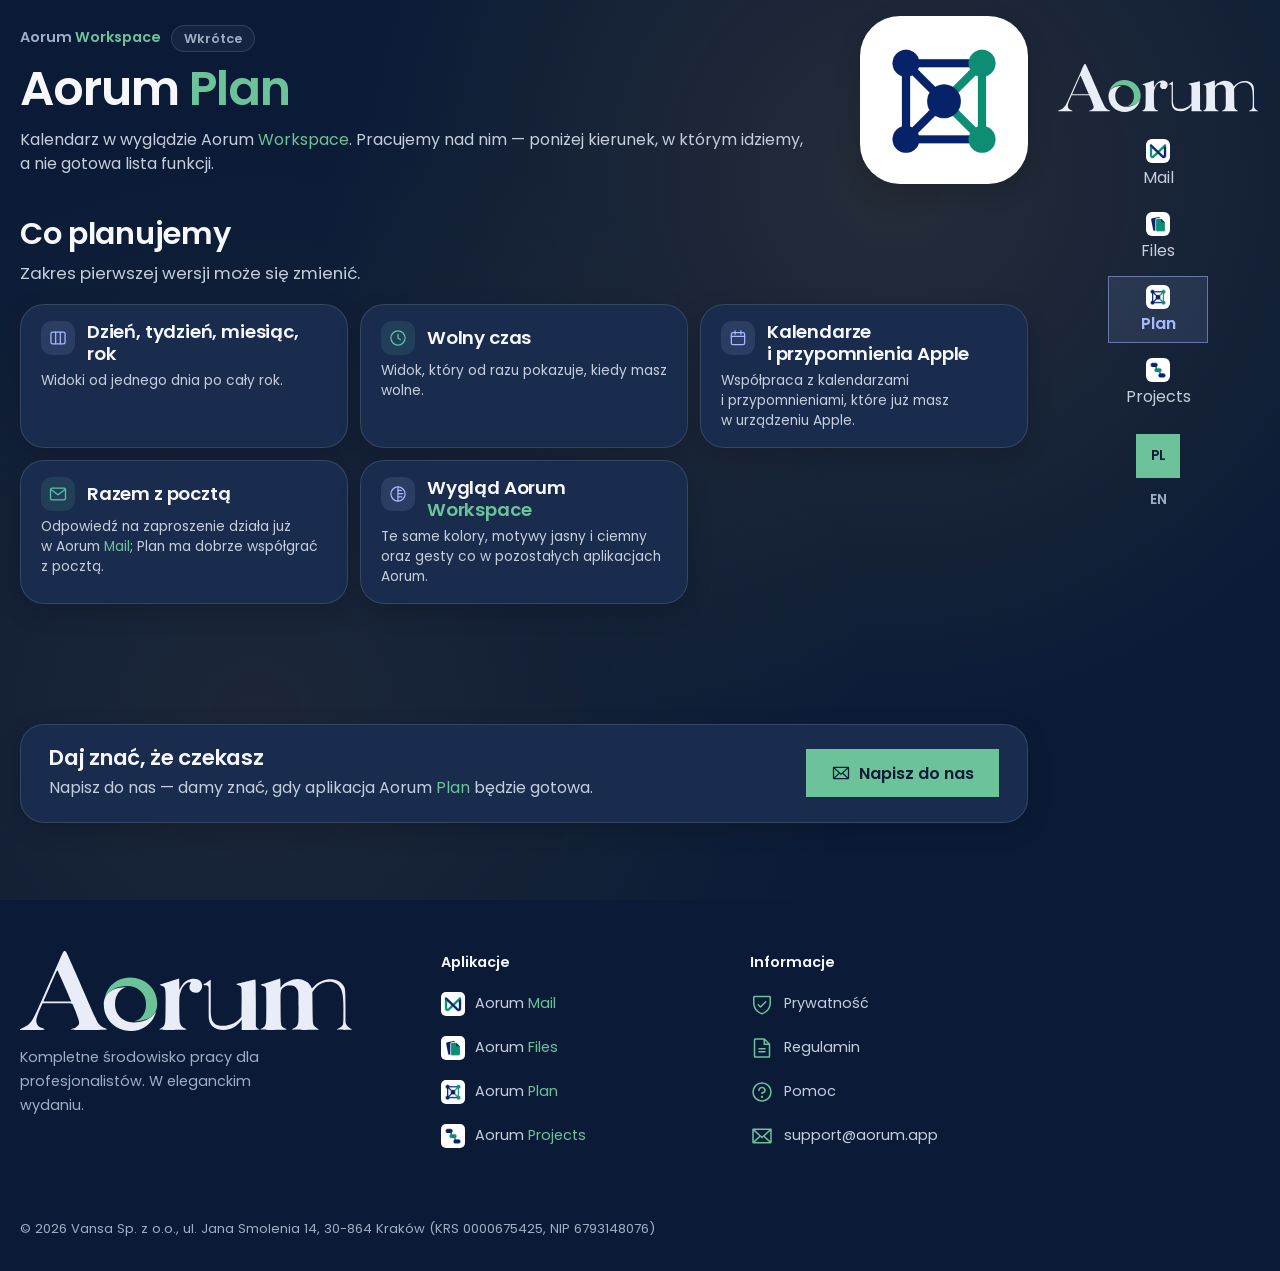
==== commit 797d8169: "Aorum Mail 1.0 is free: hide Mail pricing until 1.1" ====
--- a/calendar/index.html
+++ b/calendar/index.html
@@ -24,7 +24,7 @@
 <link rel="icon" type="image/png" sizes="32x32" href="../assets/icon-32.png?v=68afe5f422b2" media="(prefers-color-scheme: light)">
 <link rel="apple-touch-icon" href="../assets/icon-180.png?v=2bcad72b7dd0">
 <link rel="manifest" href="../site.webmanifest?v=20f77d7f7c15">
-<link rel="stylesheet" href="../site.css?v=57efae4c51a2">
+<link rel="stylesheet" href="../site.css?v=fb93fcf67f34">
 <script src="../lang-switch.js?v=d2f5f3855a7a"></script>
 <script src="../site-interactions.js?v=b9fb38458984" defer></script>
 </head>
@@ -40,7 +40,6 @@
       <li><a href="../files/index.html"><img class="nav-app-icon" src="../assets/aorum-files-icon.png?v=b34d423bf86b" alt="" width="24" height="24">Files</a></li>
       <li><a href="../calendar/index.html" aria-current="page"><img class="nav-app-icon" src="../assets/aorum-calendar-icon.png?v=64d8c53612d8" alt="" width="24" height="24">Plan</a></li>
       <li><a href="../projects/index.html"><img class="nav-app-icon" src="../assets/aorum-projects-icon.png?v=ed17d9c58921" alt="" width="24" height="24">Projects</a></li>
-      <li><a href="../index.html#pricing"><svg width="20" height="20" aria-hidden="true" focusable="false" xmlns="http://www.w3.org/2000/svg" viewBox="0 0 256 256" fill="currentColor"><path d="M246.66,123.56,201,55.13A15.94,15.94,0,0,0,187.72,48H40A16,16,0,0,0,24,64V192a16,16,0,0,0,16,16H187.72A16,16,0,0,0,201,200.88l45.63-68.44A8,8,0,0,0,246.66,123.56ZM187.72,192H40V64H187.72l42.66,64Z"/></svg><span class="lang-pl" lang="pl">Cennik</span><span class="lang-en" lang="en">Pricing</span></a></li>
       </ul>
     </nav>
     <div class="header-actions">
@@ -179,7 +178,6 @@
     <nav aria-label="Informacje / Information">
       <p class="footer-h"><span class="lang-pl" lang="pl">Informacje</span><span class="lang-en" lang="en">Information</span></p>
       <ul>
-        <li><a class="footer-info-link" href="../index.html#pricing"><svg width="20" height="20" aria-hidden="true" focusable="false" xmlns="http://www.w3.org/2000/svg" viewBox="0 0 256 256" fill="currentColor"><path d="M246.66,123.56,201,55.13A15.94,15.94,0,0,0,187.72,48H40A16,16,0,0,0,24,64V192a16,16,0,0,0,16,16H187.72A16,16,0,0,0,201,200.88l45.63-68.44A8,8,0,0,0,246.66,123.56ZM187.72,192H40V64H187.72l42.66,64Z"/></svg><span class="lang-pl" lang="pl">Cennik</span><span class="lang-en" lang="en">Pricing</span></a></li>
         <li><a class="footer-info-link" href="../privacy.html"><svg width="20" height="20" aria-hidden="true" focusable="false" xmlns="http://www.w3.org/2000/svg" viewBox="0 0 256 256" fill="currentColor"><path d="M208,40H48A16,16,0,0,0,32,56v56c0,52.72,25.52,84.67,46.93,102.19,23.06,18.86,46,25.26,47,25.53a8,8,0,0,0,4.2,0c1-.27,23.91-6.67,47-25.53C198.48,196.67,224,164.72,224,112V56A16,16,0,0,0,208,40Zm0,72c0,37.07-13.66,67.16-40.6,89.42A129.3,129.3,0,0,1,128,223.62a128.25,128.25,0,0,1-38.92-21.81C61.82,179.51,48,149.3,48,112l0-56,160,0ZM82.34,141.66a8,8,0,0,1,11.32-11.32L112,148.69l50.34-50.35a8,8,0,0,1,11.32,11.32l-56,56a8,8,0,0,1-11.32,0Z"/></svg><span class="lang-pl" lang="pl">Prywatność</span><span class="lang-en" lang="en">Privacy</span></a></li>
         <li><a class="footer-info-link" href="../terms.html"><svg width="20" height="20" aria-hidden="true" focusable="false" xmlns="http://www.w3.org/2000/svg" viewBox="0 0 256 256" fill="currentColor"><path d="M213.66,82.34l-56-56A8,8,0,0,0,152,24H56A16,16,0,0,0,40,40V216a16,16,0,0,0,16,16H200a16,16,0,0,0,16-16V88A8,8,0,0,0,213.66,82.34ZM160,51.31,188.69,80H160ZM200,216H56V40h88V88a8,8,0,0,0,8,8h48V216Zm-32-80a8,8,0,0,1-8,8H96a8,8,0,0,1,0-16h64A8,8,0,0,1,168,136Zm0,32a8,8,0,0,1-8,8H96a8,8,0,0,1,0-16h64A8,8,0,0,1,168,168Z"/></svg><span class="lang-pl" lang="pl">Regulamin</span><span class="lang-en" lang="en">Terms</span></a></li>
         <li><a class="footer-info-link" href="../support.html"><svg width="20" height="20" aria-hidden="true" focusable="false" xmlns="http://www.w3.org/2000/svg" viewBox="0 0 256 256" fill="currentColor"><path d="M140,180a12,12,0,1,1-12-12A12,12,0,0,1,140,180ZM128,72c-22.06,0-40,16.15-40,36v4a8,8,0,0,0,16,0v-4c0-11,10.77-20,24-20s24,9,24,20-10.77,20-24,20a8,8,0,0,0-8,8v8a8,8,0,0,0,16,0v-.72c18.24-3.35,32-17.9,32-35.28C168,88.15,150.06,72,128,72Zm104,56A104,104,0,1,1,128,24,104.11,104.11,0,0,1,232,128Zm-16,0a88,88,0,1,0-88,88A88.1,88.1,0,0,0,216,128Z"/></svg><span class="lang-pl" lang="pl">Pomoc</span><span class="lang-en" lang="en">Support</span></a></li>
--- a/site.css
+++ b/site.css
@@ -1949,3 +1949,29 @@
   html.nav-anim .site-header__inner { transition: transform .35s ease; }
   html.nav-anim .site-header .brand--workspace { transition: opacity .25s ease, visibility .25s; }
 }
+
+/* 2026-09-30 (round 11): first screen on desktop. The hero logo keeps the image's top edge;
+   the left column is a little tighter so the "iPhone, iOS 18.5" note shares its line with the
+   caption under Duo (same size, both at the bottom of the row); app icons are 25% larger
+   until the page scrolls past the hero (the PL/EN switch keeps its size). */
+@media (min-width: 1041px) {
+  .intro > .intro__text:first-child { align-self: stretch; display: flex; flex-direction: column; }
+  .intro > .intro__text:first-child > .lang-pl,
+  .intro > .intro__text:first-child > .lang-en { display: flex; flex-direction: column; flex: 1 1 auto; }
+  .intro__brand { margin-bottom: 18px; }
+  .intro > .intro__text:first-child h1 { line-height: 1.15; }
+  .intro > .intro__text:first-child .intro__lead { margin-top: 24px; }
+  .intro > .intro__text:first-child .intro__benefit + .intro__lead { margin-top: 10px; }
+  .intro > .intro__text:first-child .btn-row { margin-top: 20px; gap: 12px; }
+  .intro > .intro__text:first-child .btn { padding-block: 10px; }
+  .intro > .intro__text:first-child .intro__note { margin-top: auto; padding-top: 10px; font-size: .9775rem; line-height: 1.65; }
+  /* When the text column is the taller one (narrower windows), the caption drops to the note's line. */
+  .intro > .intro__stage { align-self: stretch; display: flex; flex-direction: column; }
+  .intro > .intro__stage > .intro__caption { margin-top: auto; padding-top: 18px; width: 100%; }
+  html:not(.past-hero) body:has(.intro) .site-header .nav-app-icon { width: 30px; height: 30px; }
+  html:not(.past-hero) body:has(.intro) .site-header .site-nav a svg { width: 25px; height: 25px; }
+}
+@media (min-width: 1041px) and (prefers-reduced-motion: no-preference) {
+  html.nav-anim .site-header .nav-app-icon,
+  html.nav-anim .site-header .site-nav a svg { transition: width .35s ease, height .35s ease; }
+}
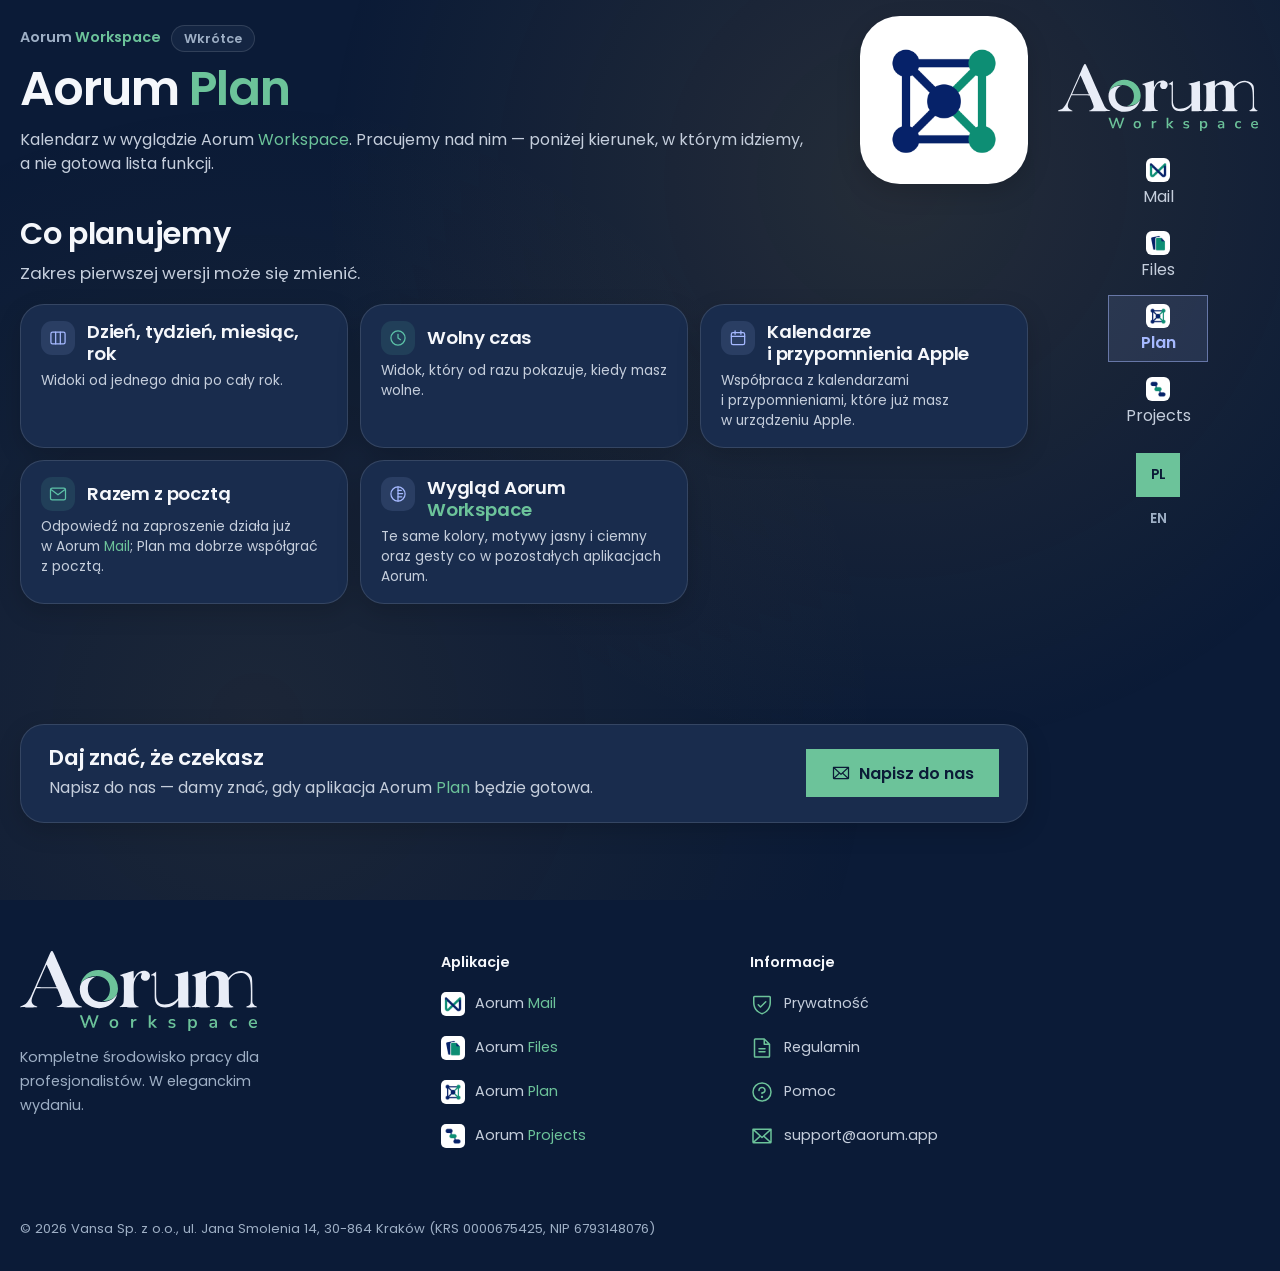
==== commit 0be7401d: "Mail: iPhone Duo layout in 1.0, 'Coming soon' labels on Duo screenshots" ====
--- a/calendar/index.html
+++ b/calendar/index.html
@@ -24,9 +24,9 @@
 <link rel="icon" type="image/png" sizes="32x32" href="../assets/icon-32.png?v=68afe5f422b2" media="(prefers-color-scheme: light)">
 <link rel="apple-touch-icon" href="../assets/icon-180.png?v=2bcad72b7dd0">
 <link rel="manifest" href="../site.webmanifest?v=20f77d7f7c15">
-<link rel="stylesheet" href="../site.css?v=fb93fcf67f34">
+<link rel="stylesheet" href="../site.css?v=296f576fc996">
 <script src="../lang-switch.js?v=d2f5f3855a7a"></script>
-<script src="../site-interactions.js?v=b9fb38458984" defer></script>
+<script src="../site-interactions.js?v=3cbe38daf92e" defer></script>
 </head>
 <body>
 <a class="skip-link" href="#main"><svg width="20" height="20" aria-hidden="true" focusable="false" xmlns="http://www.w3.org/2000/svg" viewBox="0 0 256 256" fill="currentColor"><path d="M221.66,133.66l-72,72a8,8,0,0,1-11.32-11.32L196.69,136H40a8,8,0,0,1,0-16H196.69L138.34,61.66a8,8,0,0,1,11.32-11.32l72,72A8,8,0,0,1,221.66,133.66Z"/></svg><span class="lang-pl" lang="pl">Przejdź do treści</span><span class="lang-en" lang="en">Skip to content</span></a>
--- a/site.css
+++ b/site.css
@@ -1975,3 +1975,57 @@
   html.nav-anim .site-header .nav-app-icon,
   html.nav-anim .site-header .site-nav a svg { transition: width .35s ease, height .35s ease; }
 }
+
+/* 2026-10-04: "Notify me at launch" form in the first section of the home and Mail pages,
+   shown only until the App Store button returns (Site-tools/build.py, LAUNCH_FORM_ENDPOINT). */
+.launch-form {
+  margin: 28px 0 0;
+  padding: 20px;
+  max-width: 34rem;
+  text-align: left;
+  background: var(--surface-2);
+  border: 1px solid var(--subtle-border);
+}
+.launch-form__title { margin: 0 0 4px; color: var(--text); font-weight: 600; font-size: 1.05rem; }
+.launch-form__lead { margin: 0 0 14px; color: var(--text-secondary); font-size: .9rem; line-height: 1.5; }
+.launch-form__row { display: flex; flex-wrap: wrap; gap: 10px; }
+.launch-form__input {
+  flex: 1 1 14rem;
+  min-width: 0;
+  min-height: 48px;
+  padding: 10px 14px;
+  font: inherit;
+  font-size: 1rem;
+  color: var(--text);
+  background: var(--bg);
+  border: 1px solid var(--separator);
+  border-radius: 0;
+}
+.launch-form__input::placeholder { color: var(--text-muted); opacity: 1; }
+.launch-form__input:focus-visible { outline: 2px solid var(--accent); outline-offset: 1px; border-color: var(--accent-stroke); }
+.launch-form__input[aria-invalid="true"] { border-color: var(--accent); }
+.launch-form .launch-form__submit { flex: 0 0 auto; width: auto; justify-content: center; padding: 10px 20px; cursor: pointer; font-family: inherit; }
+.launch-form .launch-form__submit[disabled] { opacity: .7; cursor: progress; }
+.launch-form__consent { display: flex; align-items: flex-start; gap: 10px; margin-top: 14px; color: var(--text-secondary); font-size: .8125rem; line-height: 1.5; cursor: pointer; }
+.launch-form__consent input { flex: none; width: 18px; height: 18px; margin: 2px 0 0; accent-color: var(--cta-fill); cursor: pointer; }
+.launch-form__consent a { color: var(--accent); }
+.launch-form__trap { position: absolute; left: -10000px; width: 1px; height: 1px; overflow: hidden; }
+.launch-form__status { margin: 10px 0 0; min-height: 1.5em; font-size: .875rem; color: var(--text-secondary); }
+.launch-form__status:empty { display: none; }
+.launch-form__status[data-state="ok"] { color: var(--green); font-weight: 600; }
+.launch-form__status[data-state="error"] { color: var(--text); }
+.launch-form[data-done] .launch-form__row,
+.launch-form[data-done] .launch-form__consent { display: none; }
+@media (max-width: 760px) {
+  .launch-form { margin: 28px auto 0; padding: 16px; }
+  .launch-form .launch-form__submit { flex: 1 1 100%; }
+}
+@media (min-width: 1041px) {
+  .intro > .intro__text:first-child .launch-form { margin-top: 24px; padding: 16px 18px; }
+  .intro > .intro__text:first-child .launch-form .btn { padding-block: 10px; }
+}
+
+/* Etykieta „Wkrótce” przy zdjęciach iPhone Duo — układ Duo w Aorum Mail 1.0 (decyzja 2026-10-05; wcześniej 1.0.1) */
+.duo-soon { display: flex; justify-content: center; margin: 0 0 14px; }
+.badge--soon { background: var(--accent-fill); border-color: var(--accent-stroke); color: var(--accent); }
+.section-head .duo-soon { justify-content: flex-start; }
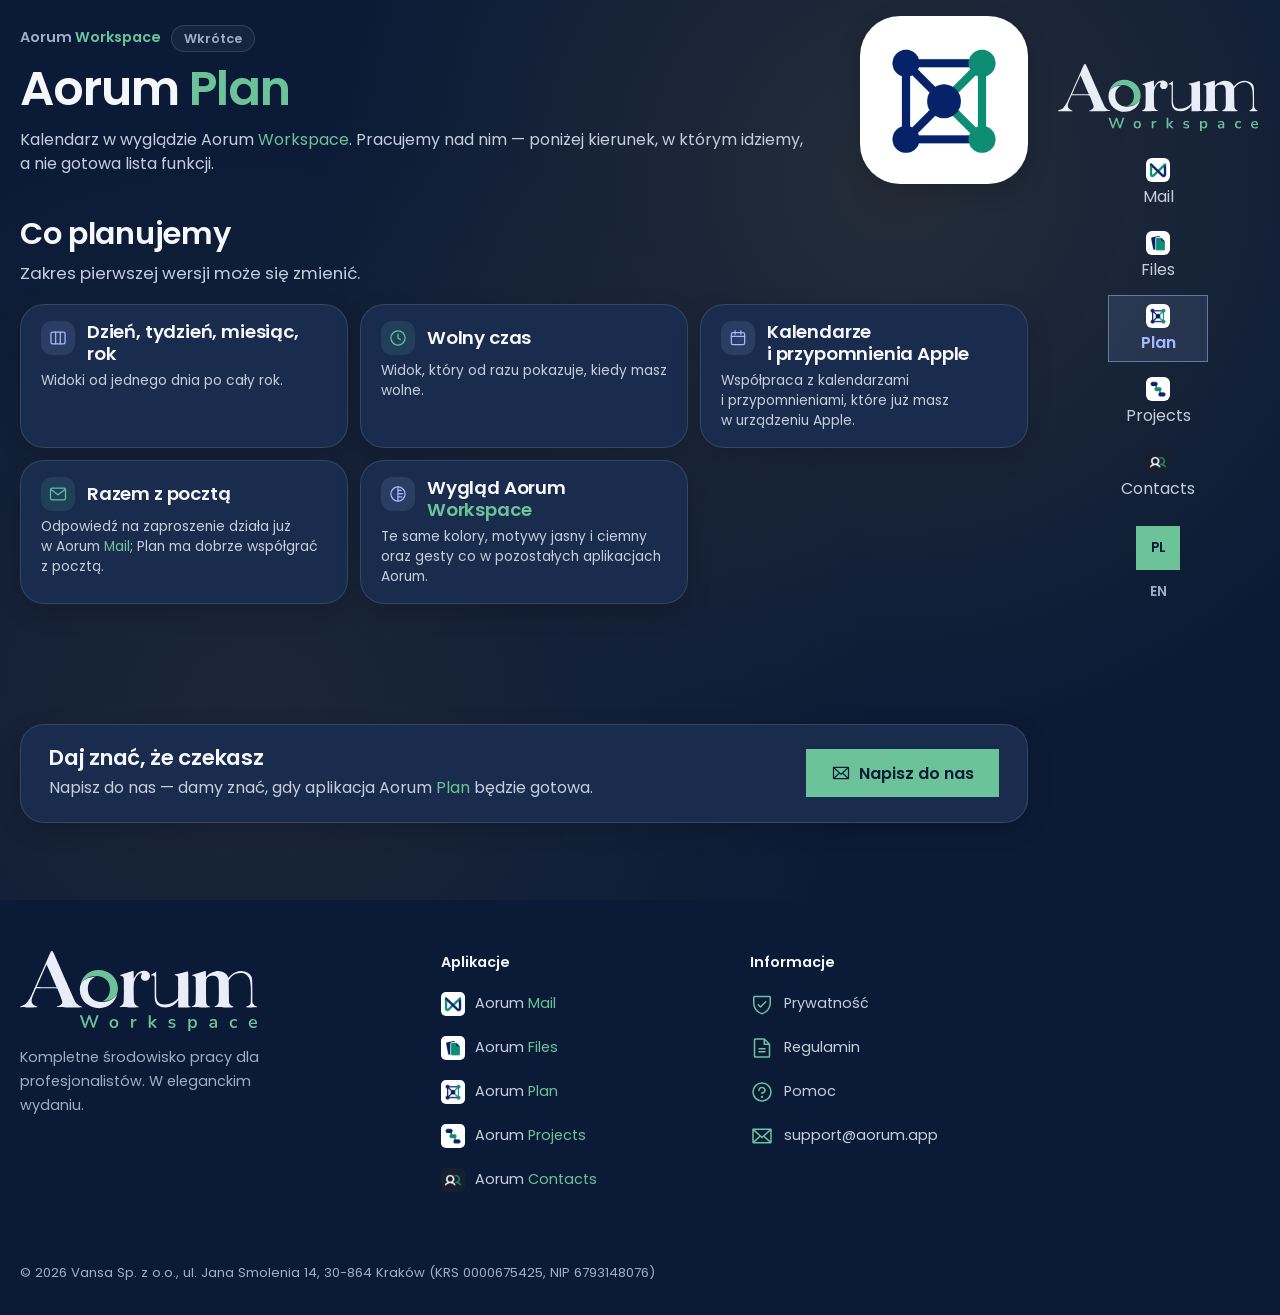
==== commit 9294b695: "Polityka prywatności: bez wzmianki o kontaktach Google" ====
--- a/calendar/index.html
+++ b/calendar/index.html
@@ -24,7 +24,7 @@
 <link rel="icon" type="image/png" sizes="32x32" href="../assets/icon-32.png?v=68afe5f422b2" media="(prefers-color-scheme: light)">
 <link rel="apple-touch-icon" href="../assets/icon-180.png?v=2bcad72b7dd0">
 <link rel="manifest" href="../site.webmanifest?v=20f77d7f7c15">
-<link rel="stylesheet" href="../site.css?v=296f576fc996">
+<link rel="stylesheet" href="../site.css?v=34f628284b8d">
 <script src="../lang-switch.js?v=d2f5f3855a7a"></script>
 <script src="../site-interactions.js?v=3cbe38daf92e" defer></script>
 </head>
@@ -40,6 +40,7 @@
       <li><a href="../files/index.html"><img class="nav-app-icon" src="../assets/aorum-files-icon.png?v=b34d423bf86b" alt="" width="24" height="24">Files</a></li>
       <li><a href="../calendar/index.html" aria-current="page"><img class="nav-app-icon" src="../assets/aorum-calendar-icon.png?v=64d8c53612d8" alt="" width="24" height="24">Plan</a></li>
       <li><a href="../projects/index.html"><img class="nav-app-icon" src="../assets/aorum-projects-icon.png?v=ed17d9c58921" alt="" width="24" height="24">Projects</a></li>
+      <li><a href="../contacts/index.html"><img class="nav-app-icon" src="../assets/aorum-contacts-icon.png?v=e6930709bab8" alt="" width="24" height="24">Contacts</a></li>
       </ul>
     </nav>
     <div class="header-actions">
@@ -173,6 +174,7 @@
         <li><a class="footer-app-link" href="../files/index.html"><img src="../assets/aorum-files-icon.png?v=b34d423bf86b" alt="" width="24" height="24" loading="lazy"><span class="product-copy">Aorum <span class="product-name">Files</span></span></a></li>
         <li><a class="footer-app-link" href="../calendar/index.html"><img src="../assets/aorum-calendar-icon.png?v=64d8c53612d8" alt="" width="24" height="24" loading="lazy"><span class="product-copy">Aorum <span class="product-name">Plan</span></span></a></li>
         <li><a class="footer-app-link" href="../projects/index.html"><img src="../assets/aorum-projects-icon.png?v=ed17d9c58921" alt="" width="24" height="24" loading="lazy"><span class="product-copy">Aorum <span class="product-name">Projects</span></span></a></li>
+        <li><a class="footer-app-link" href="../contacts/index.html"><img src="../assets/aorum-contacts-icon.png?v=e6930709bab8" alt="" width="24" height="24" loading="lazy"><span class="product-copy">Aorum <span class="product-name">Contacts</span></span></a></li>
       </ul>
     </nav>
     <nav aria-label="Informacje / Information">
--- a/site.css
+++ b/site.css
@@ -1905,7 +1905,8 @@
   #apps .app-card__link { min-height: 36px; }
   #apps .grid { gap: 20px; }
   body:has(.site-nav a[aria-current="page"][href*="calendar/"]) #notify,
-  body:has(.site-nav a[aria-current="page"][href*="projects/"]) #notify { padding-top: 80px; }
+  body:has(.site-nav a[aria-current="page"][href*="projects/"]) #notify,
+  body:has(.site-nav a[aria-current="page"][href*="contacts/"]) #notify { padding-top: 80px; }
 }
 
 /* 2026-09-30 round 6: no focus frame on PL/EN after a click (keyboard focus shows an
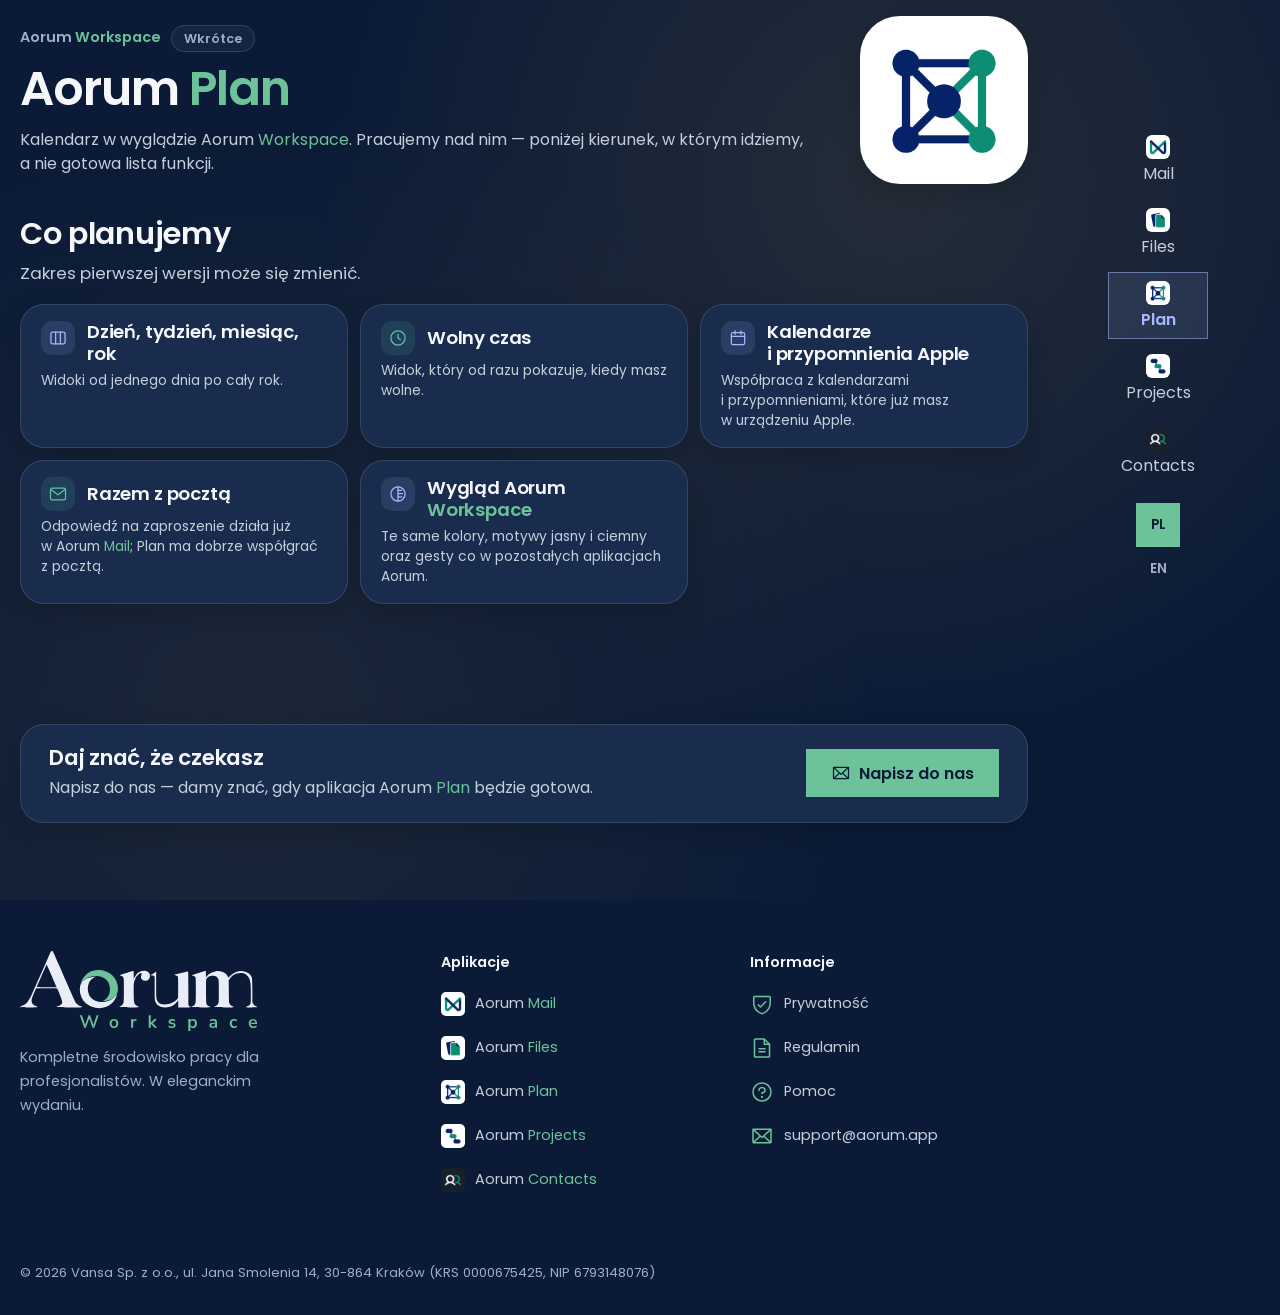
==== commit 93e1e2c9: "Wspólna strona polityk prywatności" ====
--- a/calendar/index.html
+++ b/calendar/index.html
@@ -180,7 +180,7 @@
     <nav aria-label="Informacje / Information">
       <p class="footer-h"><span class="lang-pl" lang="pl">Informacje</span><span class="lang-en" lang="en">Information</span></p>
       <ul>
-        <li><a class="footer-info-link" href="../privacy.html"><svg width="20" height="20" aria-hidden="true" focusable="false" xmlns="http://www.w3.org/2000/svg" viewBox="0 0 256 256" fill="currentColor"><path d="M208,40H48A16,16,0,0,0,32,56v56c0,52.72,25.52,84.67,46.93,102.19,23.06,18.86,46,25.26,47,25.53a8,8,0,0,0,4.2,0c1-.27,23.91-6.67,47-25.53C198.48,196.67,224,164.72,224,112V56A16,16,0,0,0,208,40Zm0,72c0,37.07-13.66,67.16-40.6,89.42A129.3,129.3,0,0,1,128,223.62a128.25,128.25,0,0,1-38.92-21.81C61.82,179.51,48,149.3,48,112l0-56,160,0ZM82.34,141.66a8,8,0,0,1,11.32-11.32L112,148.69l50.34-50.35a8,8,0,0,1,11.32,11.32l-56,56a8,8,0,0,1-11.32,0Z"/></svg><span class="lang-pl" lang="pl">Prywatność</span><span class="lang-en" lang="en">Privacy</span></a></li>
+        <li><a class="footer-info-link" href="../policies.html"><svg width="20" height="20" aria-hidden="true" focusable="false" xmlns="http://www.w3.org/2000/svg" viewBox="0 0 256 256" fill="currentColor"><path d="M208,40H48A16,16,0,0,0,32,56v56c0,52.72,25.52,84.67,46.93,102.19,23.06,18.86,46,25.26,47,25.53a8,8,0,0,0,4.2,0c1-.27,23.91-6.67,47-25.53C198.48,196.67,224,164.72,224,112V56A16,16,0,0,0,208,40Zm0,72c0,37.07-13.66,67.16-40.6,89.42A129.3,129.3,0,0,1,128,223.62a128.25,128.25,0,0,1-38.92-21.81C61.82,179.51,48,149.3,48,112l0-56,160,0ZM82.34,141.66a8,8,0,0,1,11.32-11.32L112,148.69l50.34-50.35a8,8,0,0,1,11.32,11.32l-56,56a8,8,0,0,1-11.32,0Z"/></svg><span class="lang-pl" lang="pl">Prywatność</span><span class="lang-en" lang="en">Privacy</span></a></li>
         <li><a class="footer-info-link" href="../terms.html"><svg width="20" height="20" aria-hidden="true" focusable="false" xmlns="http://www.w3.org/2000/svg" viewBox="0 0 256 256" fill="currentColor"><path d="M213.66,82.34l-56-56A8,8,0,0,0,152,24H56A16,16,0,0,0,40,40V216a16,16,0,0,0,16,16H200a16,16,0,0,0,16-16V88A8,8,0,0,0,213.66,82.34ZM160,51.31,188.69,80H160ZM200,216H56V40h88V88a8,8,0,0,0,8,8h48V216Zm-32-80a8,8,0,0,1-8,8H96a8,8,0,0,1,0-16h64A8,8,0,0,1,168,136Zm0,32a8,8,0,0,1-8,8H96a8,8,0,0,1,0-16h64A8,8,0,0,1,168,168Z"/></svg><span class="lang-pl" lang="pl">Regulamin</span><span class="lang-en" lang="en">Terms</span></a></li>
         <li><a class="footer-info-link" href="../support.html"><svg width="20" height="20" aria-hidden="true" focusable="false" xmlns="http://www.w3.org/2000/svg" viewBox="0 0 256 256" fill="currentColor"><path d="M140,180a12,12,0,1,1-12-12A12,12,0,0,1,140,180ZM128,72c-22.06,0-40,16.15-40,36v4a8,8,0,0,0,16,0v-4c0-11,10.77-20,24-20s24,9,24,20-10.77,20-24,20a8,8,0,0,0-8,8v8a8,8,0,0,0,16,0v-.72c18.24-3.35,32-17.9,32-35.28C168,88.15,150.06,72,128,72Zm104,56A104,104,0,1,1,128,24,104.11,104.11,0,0,1,232,128Zm-16,0a88,88,0,1,0-88,88A88.1,88.1,0,0,0,216,128Z"/></svg><span class="lang-pl" lang="pl">Pomoc</span><span class="lang-en" lang="en">Support</span></a></li>
         <li><a class="footer-info-link" href="mailto:support@aorum.app"><svg width="20" height="20" aria-hidden="true" focusable="false" xmlns="http://www.w3.org/2000/svg" viewBox="0 0 256 256" fill="currentColor"><path d="M224,48H32a8,8,0,0,0-8,8V192a16,16,0,0,0,16,16H216a16,16,0,0,0,16-16V56A8,8,0,0,0,224,48Zm-96,85.15L52.57,64H203.43ZM98.71,128,40,181.81V74.19Zm11.84,10.85,12,11.05a8,8,0,0,0,10.82,0l12-11.05,58,53.15H52.57ZM157.29,128,216,74.18V181.82Z"/></svg>support@aorum.app</a></li>
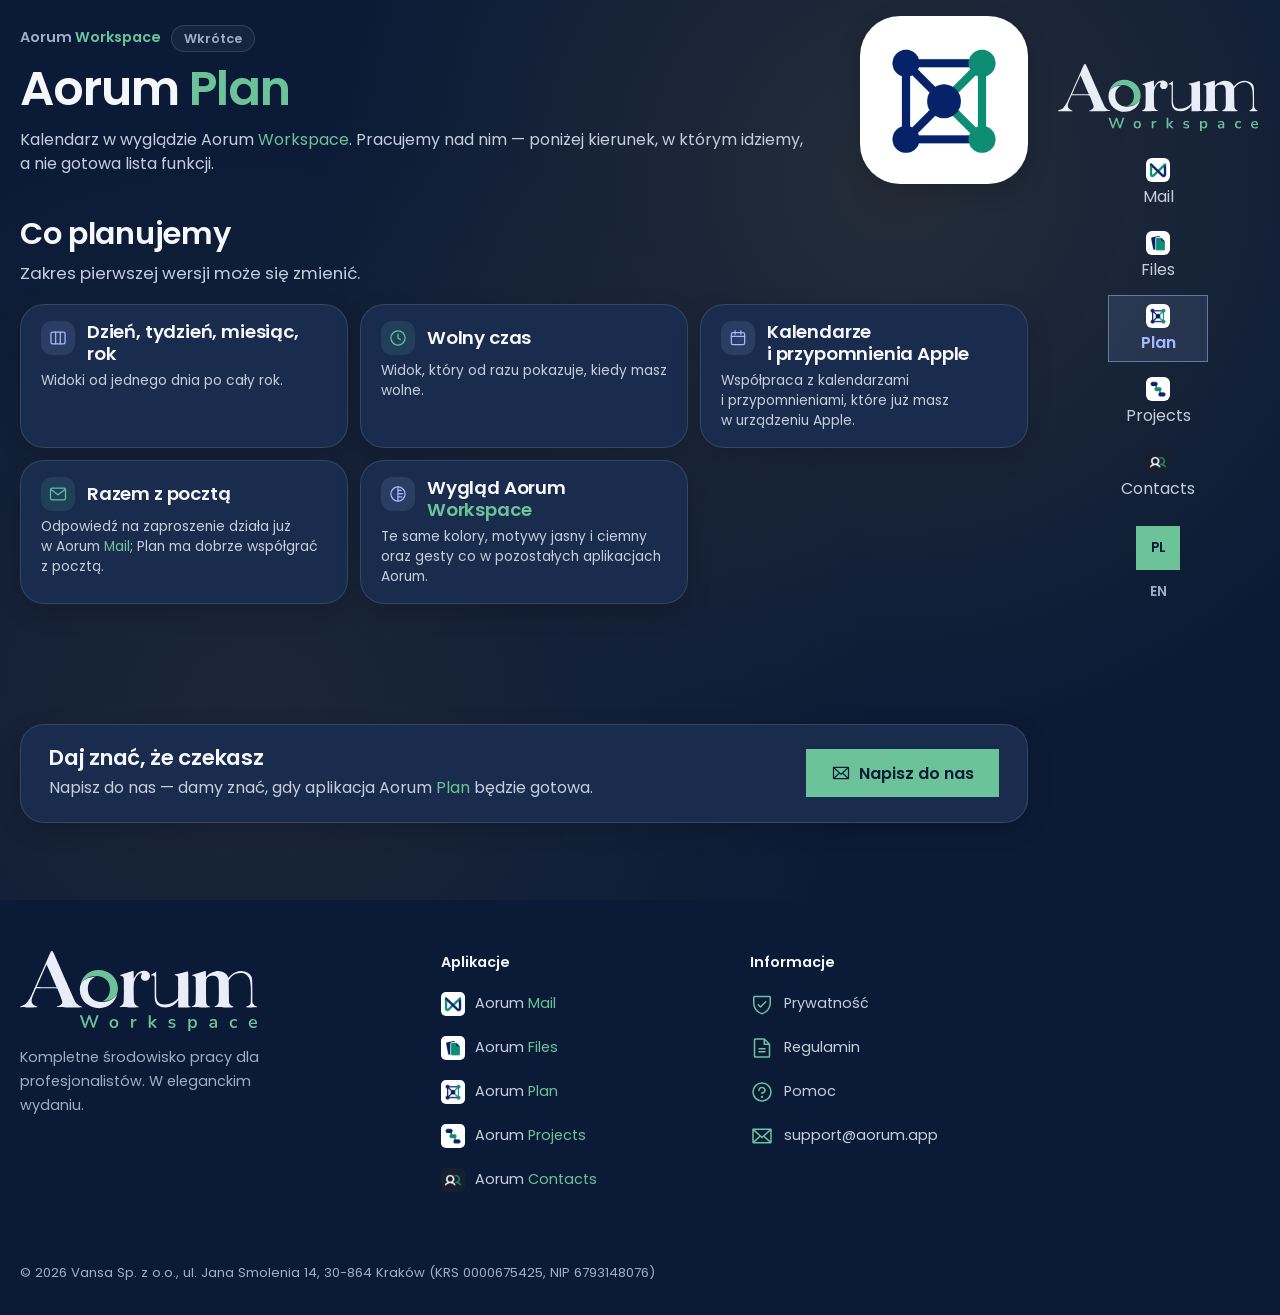
==== commit 166be510: "Tabela danych Google na stronie polityk" ====
--- a/calendar/index.html
+++ b/calendar/index.html
@@ -24,7 +24,7 @@
 <link rel="icon" type="image/png" sizes="32x32" href="../assets/icon-32.png?v=68afe5f422b2" media="(prefers-color-scheme: light)">
 <link rel="apple-touch-icon" href="../assets/icon-180.png?v=2bcad72b7dd0">
 <link rel="manifest" href="../site.webmanifest?v=20f77d7f7c15">
-<link rel="stylesheet" href="../site.css?v=34f628284b8d">
+<link rel="stylesheet" href="../site.css?v=7301fc4ed44d">
 <script src="../lang-switch.js?v=d2f5f3855a7a"></script>
 <script src="../site-interactions.js?v=3cbe38daf92e" defer></script>
 </head>
--- a/site.css
+++ b/site.css
@@ -1293,6 +1293,74 @@
   margin-bottom: 0;
 }
 
+/* Tabela danych na stronach prawnych (policies.html), w kontenerze .table-scroll. */
+.page .table-scroll {
+  margin: 12px 0 20px;
+}
+
+.data-table {
+  width: 100%;
+  border-collapse: collapse;
+  font-size: 0.92rem;
+}
+
+.data-table th,
+.data-table td {
+  padding: 10px 14px;
+  text-align: left;
+  vertical-align: top;
+  border-top: 1px solid var(--subtle-border);
+}
+
+.data-table thead th {
+  border-top: none;
+  font-weight: 600;
+  color: var(--text);
+}
+
+.data-table th[scope="row"] {
+  font-weight: 600;
+  color: var(--text);
+  min-width: 120px;
+}
+
+/* Telefon: każdy wiersz jako blok z podpisem pola zamiast przewijania tabeli w bok. */
+@media (max-width: 640px) {
+  .data-table,
+  .data-table tbody,
+  .data-table tr,
+  .data-table th,
+  .data-table td {
+    display: block;
+  }
+
+  .data-table thead {
+    display: none;
+  }
+
+  .data-table tr {
+    padding: 8px 0;
+    border-top: 1px solid var(--subtle-border);
+  }
+
+  .data-table tbody tr:first-child {
+    border-top: none;
+  }
+
+  .data-table th,
+  .data-table td {
+    padding: 4px 16px;
+    border-top: none;
+  }
+
+  .data-table td::before {
+    content: attr(data-label);
+    display: block;
+    font-size: 0.8rem;
+    color: var(--text-muted);
+  }
+}
+
 /* ---------- Strona 404 ---------- */
 .notfound {
   padding: 96px 0;
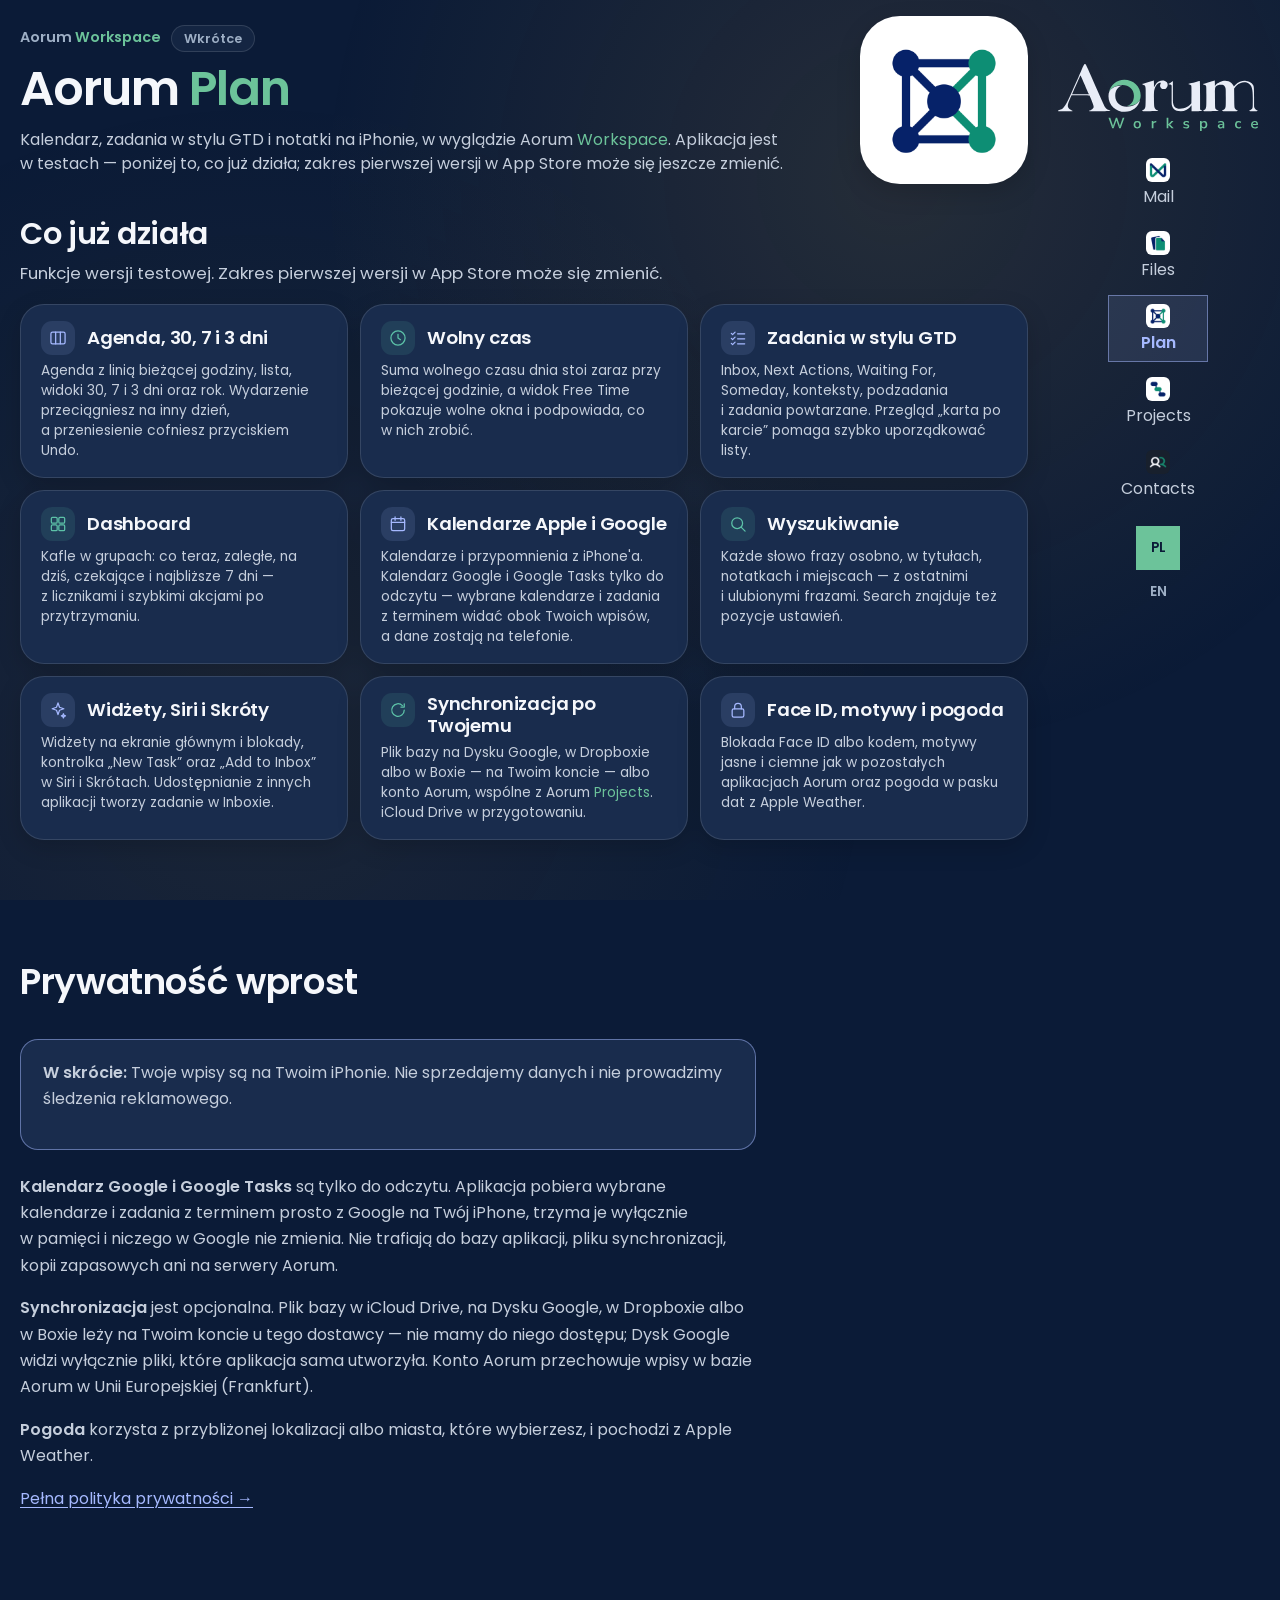
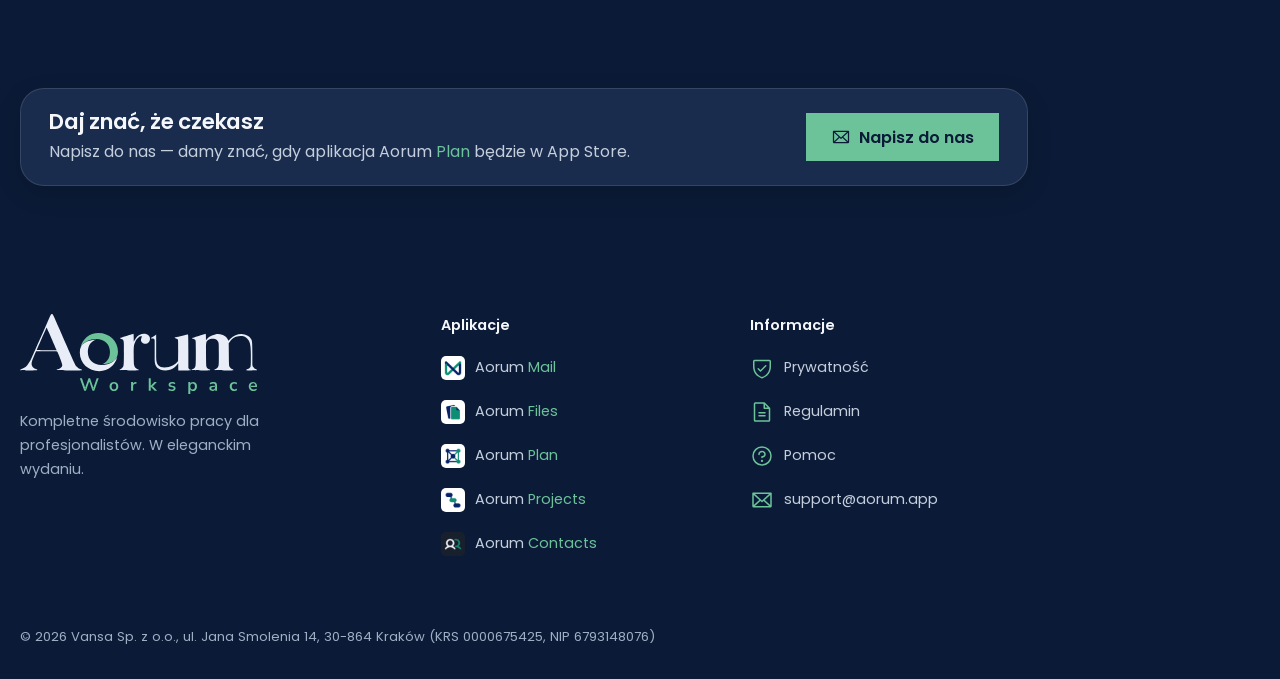
==== commit 08b083a6: "Strona Aorum Plan: opis wersji testowej i polityka prywatności Aorum Plan" ====
--- a/calendar/index.html
+++ b/calendar/index.html
@@ -5,12 +5,12 @@
 <meta name="viewport" content="width=device-width, initial-scale=1">
 <meta name="color-scheme" content="dark">
 <title data-en="Aorum Plan — calendar (coming soon)">Aorum Plan — kalendarz (wkrótce)</title>
-<meta name="description" content="Aorum Plan: kalendarz w wyglądzie Aorum Workspace. Pracujemy nad nim — zobacz, co planujemy." data-en="Aorum Plan: a calendar in the Aorum Workspace style. We're working on it — see what we're planning.">
+<meta name="description" content="Aorum Plan: kalendarz, zadania w stylu GTD i notatki w wyglądzie Aorum Workspace. Aplikacja jest w testach — zobacz, co już działa." data-en="Aorum Plan: calendar, GTD-style tasks and notes in the Aorum Workspace style. The app is in testing — see what already works.">
 <link rel="canonical" href="https://aorum.app/calendar/">
 <meta property="og:type" content="website">
 <meta property="og:site_name" content="Aorum">
 <meta property="og:title" content="Aorum Plan — kalendarz (wkrótce)" data-en="Aorum Plan — calendar (coming soon)">
-<meta property="og:description" content="Aorum Plan: kalendarz w wyglądzie Aorum Workspace. Pracujemy nad nim — zobacz, co planujemy." data-en="Aorum Plan: a calendar in the Aorum Workspace style. We're working on it — see what we're planning.">
+<meta property="og:description" content="Aorum Plan: kalendarz, zadania w stylu GTD i notatki w wyglądzie Aorum Workspace. Aplikacja jest w testach — zobacz, co już działa." data-en="Aorum Plan: calendar, GTD-style tasks and notes in the Aorum Workspace style. The app is in testing — see what already works.">
 <meta property="og:url" content="https://aorum.app/calendar/">
 <meta property="og:image" content="https://aorum.app/assets/og-aorum.png?v=44ec06deefb1">
 <meta property="og:image:width" content="1200">
@@ -59,12 +59,12 @@
       <div class="lang-pl" lang="pl">
         <p class="eyebrow"><span><span class="product-copy">Aorum <span class="product-name">Workspace</span></span></span><span class="badge">Wkrótce</span></p>
         <h1><span class="product-copy">Aorum <span class="product-name">Plan</span></span></h1>
-        <p class="hero__lead"><span class="product-copy">Kalendarz w&nbsp;wyglądzie Aorum <span class="product-name">Workspace</span>. Pracujemy nad nim — poniżej kierunek, w&nbsp;którym idziemy, a&nbsp;nie gotowa lista funkcji.</span></p>
+        <p class="hero__lead"><span class="product-copy">Kalendarz, zadania w&nbsp;stylu GTD i&nbsp;notatki na iPhonie, w&nbsp;wyglądzie Aorum <span class="product-name">Workspace</span>. Aplikacja jest w&nbsp;testach — poniżej to, co już działa; zakres pierwszej wersji w&nbsp;App Store może się jeszcze zmienić.</span></p>
       </div>
       <div class="lang-en" lang="en">
         <p class="eyebrow"><span><span class="product-copy">Aorum <span class="product-name">Workspace</span></span></span><span class="badge">Coming soon</span></p>
         <h1><span class="product-copy">Aorum <span class="product-name">Plan</span></span></h1>
-        <p class="hero__lead"><span class="product-copy">A&nbsp;calendar in the Aorum <span class="product-name">Workspace</span> style. We're working on it — below is the direction we're heading, not a&nbsp;finished feature list.</span></p>
+        <p class="hero__lead"><span class="product-copy">Calendar, GTD-style tasks and notes on your iPhone, in the Aorum <span class="product-name">Workspace</span> style. The app is in testing — below is what already works; the scope of the first App Store version may still change.</span></p>
       </div>
     </div>
     <div class="hero__visual">
@@ -76,81 +76,154 @@
 <section class="section section--alt" id="features">
   <div class="wrap">
     <div class="section-head">
-      <h2 class="lang-pl" lang="pl">Co planujemy</h2>
-      <h2 class="lang-en" lang="en">What we're planning</h2>
-      <p class="lang-pl" lang="pl">Zakres pierwszej wersji może się zmienić.</p>
-      <p class="lang-en" lang="en">The scope of the first version may change.</p>
+      <h2 class="lang-pl" lang="pl">Co już działa</h2>
+      <h2 class="lang-en" lang="en">What already works</h2>
+      <p class="lang-pl" lang="pl">Funkcje wersji testowej. Zakres pierwszej wersji w&nbsp;App Store może się zmienić.</p>
+      <p class="lang-en" lang="en">Features of the test version. The scope of the first App Store version may change.</p>
     </div>
     <div class="grid grid--3">
       <div class="card">
         <span class="card__icon"><svg width="20" height="20" viewBox="0 0 24 24" fill="none" stroke="currentColor" stroke-width="1.5" stroke-linecap="round" stroke-linejoin="round" aria-hidden="true" focusable="false"><rect x="3.5" y="5" width="17" height="14" rx="2"/><path d="M9.2 5v14M14.8 5v14"/></svg></span>
         <div class="lang-pl" lang="pl">
-          <h3>Dzień, tydzień, miesiąc, rok</h3>
-          <p>Widoki od jednego dnia po cały rok.</p>
-        </div>
-        <div class="lang-en" lang="en">
-          <h3>Day, week, month, year</h3>
-          <p>Views from a&nbsp;single day to the whole year.</p>
+          <h3>Agenda, 30, 7 i&nbsp;3 dni</h3>
+          <p>Agenda z&nbsp;linią bieżącej godziny, lista, widoki 30, 7 i&nbsp;3 dni oraz rok. Wydarzenie przeciągniesz na inny dzień, a&nbsp;przeniesienie cofniesz przyciskiem Undo.</p>
+        </div>
+        <div class="lang-en" lang="en">
+          <h3>Agenda, 30, 7 and 3 days</h3>
+          <p>An agenda with a&nbsp;current-time line, a&nbsp;list, 30-, 7- and 3-day views and the year. Drag an event to another day and take the move back with Undo.</p>
         </div>
       </div>
       <div class="card">
         <span class="card__icon card__icon--green"><svg width="20" height="20" viewBox="0 0 24 24" fill="none" stroke="currentColor" stroke-width="1.5" stroke-linecap="round" stroke-linejoin="round" aria-hidden="true" focusable="false"><circle cx="12" cy="12" r="8.5"/><path d="M12 7.5V12l3 2"/></svg></span>
         <div class="lang-pl" lang="pl">
           <h3>Wolny czas</h3>
-          <p>Widok, który od razu pokazuje, kiedy masz wolne.</p>
+          <p>Suma wolnego czasu dnia stoi zaraz przy bieżącej godzinie, a&nbsp;widok Free Time pokazuje wolne okna i&nbsp;podpowiada, co w&nbsp;nich zrobić.</p>
         </div>
         <div class="lang-en" lang="en">
           <h3>Free time</h3>
-          <p>A&nbsp;view that shows at a&nbsp;glance when you're free.</p>
+          <p>The day's total free time sits right next to the current time, and the Free Time view shows your open slots and suggests what to do in them.</p>
+        </div>
+      </div>
+      <div class="card">
+        <span class="card__icon"><svg width="20" height="20" viewBox="0 0 24 24" fill="none" stroke="currentColor" stroke-width="1.5" stroke-linecap="round" stroke-linejoin="round" aria-hidden="true" focusable="false"><path d="M4 6.5L5.5 8l3-3M4 12.5L5.5 14l3-3M4 18.5L5.5 20l3-3"/><path d="M11.5 7h8.5M11.5 13h8.5M11.5 19h8.5"/></svg></span>
+        <div class="lang-pl" lang="pl">
+          <h3>Zadania w&nbsp;stylu GTD</h3>
+          <p>Inbox, Next Actions, Waiting For, Someday, konteksty, podzadania i&nbsp;zadania powtarzane. Przegląd „karta po karcie” pomaga szybko uporządkować listy.</p>
+        </div>
+        <div class="lang-en" lang="en">
+          <h3>GTD-style tasks</h3>
+          <p>Inbox, Next Actions, Waiting For, Someday, contexts, subtasks and repeating tasks. A&nbsp;card-by-card review helps you tidy your lists fast.</p>
+        </div>
+      </div>
+      <div class="card">
+        <span class="card__icon card__icon--green"><svg width="20" height="20" viewBox="0 0 24 24" fill="none" stroke="currentColor" stroke-width="1.5" stroke-linecap="round" stroke-linejoin="round" aria-hidden="true" focusable="false"><rect x="4" y="4" width="7" height="7" rx="1.5"/><rect x="13" y="4" width="7" height="7" rx="1.5"/><rect x="4" y="13" width="7" height="7" rx="1.5"/><rect x="13" y="13" width="7" height="7" rx="1.5"/></svg></span>
+        <div class="lang-pl" lang="pl">
+          <h3>Dashboard</h3>
+          <p>Kafle w&nbsp;grupach: co teraz, zaległe, na dziś, czekające i&nbsp;najbliższe 7 dni — z&nbsp;licznikami i&nbsp;szybkimi akcjami po przytrzymaniu.</p>
+        </div>
+        <div class="lang-en" lang="en">
+          <h3>Dashboard</h3>
+          <p>Grouped tiles: what's now, overdue, due today, waiting and the next 7 days — with counts and quick actions on a&nbsp;long press.</p>
         </div>
       </div>
       <div class="card">
         <span class="card__icon"><svg width="20" height="20" viewBox="0 0 24 24" fill="none" stroke="currentColor" stroke-width="1.5" stroke-linecap="round" stroke-linejoin="round" aria-hidden="true" focusable="false"><rect x="4" y="5.5" width="16" height="14.5" rx="2"/><path d="M4 10h16M8.5 3.5v4M15.5 3.5v4"/></svg></span>
         <div class="lang-pl" lang="pl">
-          <h3>Kalendarze i&nbsp;przypomnienia Apple</h3>
-          <p>Współpraca z&nbsp;kalendarzami i&nbsp;przypomnieniami, które już masz w&nbsp;urządzeniu Apple.</p>
-        </div>
-        <div class="lang-en" lang="en">
-          <h3>Apple calendars and reminders</h3>
-          <p>Works with the calendars and reminders you already have on your Apple device.</p>
-        </div>
-      </div>
-      <div class="card">
-        <span class="card__icon card__icon--green"><svg width="20" height="20" viewBox="0 0 24 24" fill="none" stroke="currentColor" stroke-width="1.5" stroke-linecap="round" stroke-linejoin="round" aria-hidden="true" focusable="false"><rect x="3" y="5" width="18" height="14" rx="2"/><path d="M4 7l8 6 8-6"/></svg></span>
-        <div class="lang-pl" lang="pl">
-          <h3>Razem z&nbsp;pocztą</h3>
-          <p><span class="product-copy">Odpowiedź na zaproszenie działa już w&nbsp;Aorum <span class="product-name">Mail</span>; Plan ma dobrze współgrać z&nbsp;pocztą.</span></p>
-        </div>
-        <div class="lang-en" lang="en">
-          <h3>Together with mail</h3>
-          <p><span class="product-copy">Replying to invitations already works in Aorum <span class="product-name">Mail</span>; Plan is meant to work hand in hand with it.</span></p>
-        </div>
-      </div>
-      <div class="card">
-        <span class="card__icon"><svg width="20" height="20" viewBox="0 0 24 24" fill="none" stroke="currentColor" stroke-width="1.5" stroke-linecap="round" stroke-linejoin="round" aria-hidden="true" focusable="false"><circle cx="12" cy="12" r="8.5"/><path d="M12 3.5v17"/><path d="M12 7.5h4M12 11.5h5.5M12 15.5h4.5"/></svg></span>
-        <div class="lang-pl" lang="pl">
-          <h3><span class="product-copy">Wygląd Aorum <span class="product-name">Workspace</span></span></h3>
-          <p>Te same kolory, motywy jasny i&nbsp;ciemny oraz gesty co w&nbsp;pozostałych aplikacjach Aorum.</p>
-        </div>
-        <div class="lang-en" lang="en">
-          <h3><span class="product-copy">The Aorum <span class="product-name">Workspace</span> look</span></h3>
-          <p>The same colours, light and dark themes, and gestures as the other Aorum apps.</p>
-        </div>
-      </div>
-    </div>
-  </div>
-</section>
-
-<section class="section" id="notify">
+          <h3>Kalendarze Apple i&nbsp;Google</h3>
+          <p>Kalendarze i&nbsp;przypomnienia z&nbsp;iPhone'a. Kalendarz Google i&nbsp;Google Tasks tylko do odczytu — wybrane kalendarze i&nbsp;zadania z&nbsp;terminem widać obok Twoich wpisów, a&nbsp;dane zostają na telefonie.</p>
+        </div>
+        <div class="lang-en" lang="en">
+          <h3>Apple and Google calendars</h3>
+          <p>Calendars and reminders from your iPhone. Google Calendar and Google Tasks read-only — the calendars and dated tasks you pick show next to your own entries, and the data stays on the phone.</p>
+        </div>
+      </div>
+      <div class="card">
+        <span class="card__icon card__icon--green"><svg width="20" height="20" viewBox="0 0 24 24" fill="none" stroke="currentColor" stroke-width="1.5" stroke-linecap="round" stroke-linejoin="round" aria-hidden="true" focusable="false"><circle cx="11" cy="11" r="6.5"/><path d="M16 16l4.5 4.5"/></svg></span>
+        <div class="lang-pl" lang="pl">
+          <h3>Wyszukiwanie</h3>
+          <p>Każde słowo frazy osobno, w&nbsp;tytułach, notatkach i&nbsp;miejscach — z&nbsp;ostatnimi i&nbsp;ulubionymi frazami. Search znajduje też pozycje ustawień.</p>
+        </div>
+        <div class="lang-en" lang="en">
+          <h3>Search</h3>
+          <p>Every word of your phrase on its own, in titles, notes and places — with recent and favourite phrases. Search finds settings, too.</p>
+        </div>
+      </div>
+      <div class="card">
+        <span class="card__icon"><svg width="20" height="20" viewBox="0 0 24 24" fill="none" stroke="currentColor" stroke-width="1.5" stroke-linecap="round" stroke-linejoin="round" aria-hidden="true" focusable="false"><path d="M12 3.5l1.8 5.2 5.2 1.8-5.2 1.8-1.8 5.2-1.8-5.2L5 10.5l5.2-1.8z"/><path d="M18.5 16.5l.7 1.8 1.8.7-1.8.7-.7 1.8-.7-1.8-1.8-.7 1.8-.7z"/></svg></span>
+        <div class="lang-pl" lang="pl">
+          <h3>Widżety, Siri i&nbsp;Skróty</h3>
+          <p>Widżety na ekranie głównym i&nbsp;blokady, kontrolka „New Task” oraz „Add to Inbox” w&nbsp;Siri i&nbsp;Skrótach. Udostępnianie z&nbsp;innych aplikacji tworzy zadanie w&nbsp;Inboxie.</p>
+        </div>
+        <div class="lang-en" lang="en">
+          <h3>Widgets, Siri and Shortcuts</h3>
+          <p>Home Screen and Lock Screen widgets, a&nbsp;“New Task” control and “Add to Inbox” in Siri and Shortcuts. Sharing from other apps creates a&nbsp;task in the Inbox.</p>
+        </div>
+      </div>
+      <div class="card">
+        <span class="card__icon card__icon--green"><svg width="20" height="20" viewBox="0 0 24 24" fill="none" stroke="currentColor" stroke-width="1.5" stroke-linecap="round" stroke-linejoin="round" aria-hidden="true" focusable="false"><path d="M19.5 12a7.5 7.5 0 11-2.2-5.3"/><path d="M19.5 4.5v4h-4"/></svg></span>
+        <div class="lang-pl" lang="pl">
+          <h3>Synchronizacja po Twojemu</h3>
+          <p><span class="product-copy">Plik bazy na Dysku Google, w&nbsp;Dropboxie albo w&nbsp;Boxie — na Twoim koncie — albo konto Aorum, wspólne z&nbsp;Aorum <span class="product-name">Projects</span>. iCloud Drive w&nbsp;przygotowaniu.</span></p>
+        </div>
+        <div class="lang-en" lang="en">
+          <h3>Sync your way</h3>
+          <p><span class="product-copy">A&nbsp;database file in Google Drive, Dropbox or Box — on your own account — or an Aorum account shared with Aorum <span class="product-name">Projects</span>. iCloud Drive is in the works.</span></p>
+        </div>
+      </div>
+      <div class="card">
+        <span class="card__icon"><svg width="20" height="20" viewBox="0 0 24 24" fill="none" stroke="currentColor" stroke-width="1.5" stroke-linecap="round" stroke-linejoin="round" aria-hidden="true" focusable="false"><rect x="5" y="10.5" width="14" height="10" rx="2"/><path d="M8 10.5V8a4 4 0 018 0v2.5"/></svg></span>
+        <div class="lang-pl" lang="pl">
+          <h3>Face ID, motywy i&nbsp;pogoda</h3>
+          <p>Blokada Face ID albo kodem, motywy jasne i&nbsp;ciemne jak w&nbsp;pozostałych aplikacjach Aorum oraz pogoda w&nbsp;pasku dat z&nbsp;Apple Weather.</p>
+        </div>
+        <div class="lang-en" lang="en">
+          <h3>Face ID, themes and weather</h3>
+          <p>Face ID or passcode lock, light and dark themes shared with the other Aorum apps, and weather in the date bar from Apple Weather.</p>
+        </div>
+      </div>
+    </div>
+  </div>
+</section>
+
+<section class="section" id="privacy">
+  <div class="wrap">
+    <div class="lang-pl" lang="pl">
+      <div class="section-head">
+        <h2>Prywatność wprost</h2>
+      </div>
+      <div class="prose">
+        <div class="callout"><p><strong>W&nbsp;skrócie:</strong> Twoje wpisy są na Twoim iPhonie. Nie sprzedajemy danych i&nbsp;nie prowadzimy śledzenia reklamowego.</p></div>
+        <p><strong>Kalendarz Google i&nbsp;Google Tasks</strong> są tylko do odczytu. Aplikacja pobiera wybrane kalendarze i&nbsp;zadania z&nbsp;terminem prosto z&nbsp;Google na Twój iPhone, trzyma je wyłącznie w&nbsp;pamięci i&nbsp;niczego w&nbsp;Google nie zmienia. Nie trafiają do bazy aplikacji, pliku synchronizacji, kopii zapasowych ani na serwery Aorum.</p>
+        <p><strong>Synchronizacja</strong> jest opcjonalna. Plik bazy w&nbsp;iCloud Drive, na Dysku Google, w&nbsp;Dropboxie albo w&nbsp;Boxie leży na Twoim koncie u&nbsp;tego dostawcy — nie mamy do niego dostępu; Dysk Google widzi wyłącznie pliki, które aplikacja sama utworzyła. Konto Aorum przechowuje wpisy w&nbsp;bazie Aorum w&nbsp;Unii Europejskiej (Frankfurt).</p>
+        <p><strong>Pogoda</strong> korzysta z&nbsp;przybliżonej lokalizacji albo miasta, które wybierzesz, i&nbsp;pochodzi z&nbsp;Apple Weather.</p>
+        <p><a href="../privacy-plan.html">Pełna polityka prywatności →</a></p>
+      </div>
+    </div>
+    <div class="lang-en" lang="en">
+      <div class="section-head">
+        <h2>Privacy, in plain terms</h2>
+      </div>
+      <div class="prose">
+        <div class="callout"><p><strong>In short:</strong> your entries are on your iPhone. We do not sell data and we do not run advertising tracking.</p></div>
+        <p><strong>Google Calendar and Google Tasks</strong> are read-only. The app fetches the calendars and dated tasks you choose straight from Google to your iPhone, keeps them only in memory and never changes anything in Google. They never reach the app's database, the sync file, backups or Aorum servers.</p>
+        <p><strong>Sync</strong> is optional. A&nbsp;database file in iCloud Drive, Google Drive, Dropbox or Box sits on your own account with that provider — we have no access to it; in Google Drive the app sees only files it created itself. An Aorum account keeps your entries in the Aorum database in the European Union (Frankfurt).</p>
+        <p><strong>Weather</strong> uses your approximate location or a&nbsp;city you choose, and comes from Apple Weather.</p>
+        <p><a href="../privacy-plan.html">Full privacy policy →</a></p>
+      </div>
+    </div>
+  </div>
+</section>
+
+<section class="section section--alt" id="notify">
   <div class="wrap">
     <div class="notify">
       <div class="lang-pl" lang="pl">
         <h2>Daj znać, że czekasz</h2>
-        <p><span class="product-copy">Napisz do nas — damy znać, gdy aplikacja Aorum <span class="product-name">Plan</span> będzie gotowa.</span></p>
+        <p><span class="product-copy">Napisz do nas — damy znać, gdy aplikacja Aorum <span class="product-name">Plan</span> będzie w&nbsp;App Store.</span></p>
       </div>
       <div class="lang-en" lang="en">
         <h2>Let us know you're waiting</h2>
-        <p><span class="product-copy">Drop us a&nbsp;line and we'll tell you when Aorum <span class="product-name">Plan</span> is ready.</span></p>
+        <p><span class="product-copy">Drop us a&nbsp;line and we'll tell you when Aorum <span class="product-name">Plan</span> is on the App Store.</span></p>
       </div>
       <div>
         <a class="btn btn--primary lang-pl" lang="pl" href="mailto:support@aorum.app?subject=Aorum%20Plan%20%E2%80%94%20chc%C4%99%20wiedzie%C4%87%20o%20premierze"><svg width="20" height="20" aria-hidden="true" focusable="false" xmlns="http://www.w3.org/2000/svg" viewBox="0 0 256 256" fill="currentColor"><path d="M224,48H32a8,8,0,0,0-8,8V192a16,16,0,0,0,16,16H216a16,16,0,0,0,16-16V56A8,8,0,0,0,224,48Zm-96,85.15L52.57,64H203.43ZM98.71,128,40,181.81V74.19Zm11.84,10.85,12,11.05a8,8,0,0,0,10.82,0l12-11.05,58,53.15H52.57ZM157.29,128,216,74.18V181.82Z"/></svg><span>Napisz do nas</span></a>
